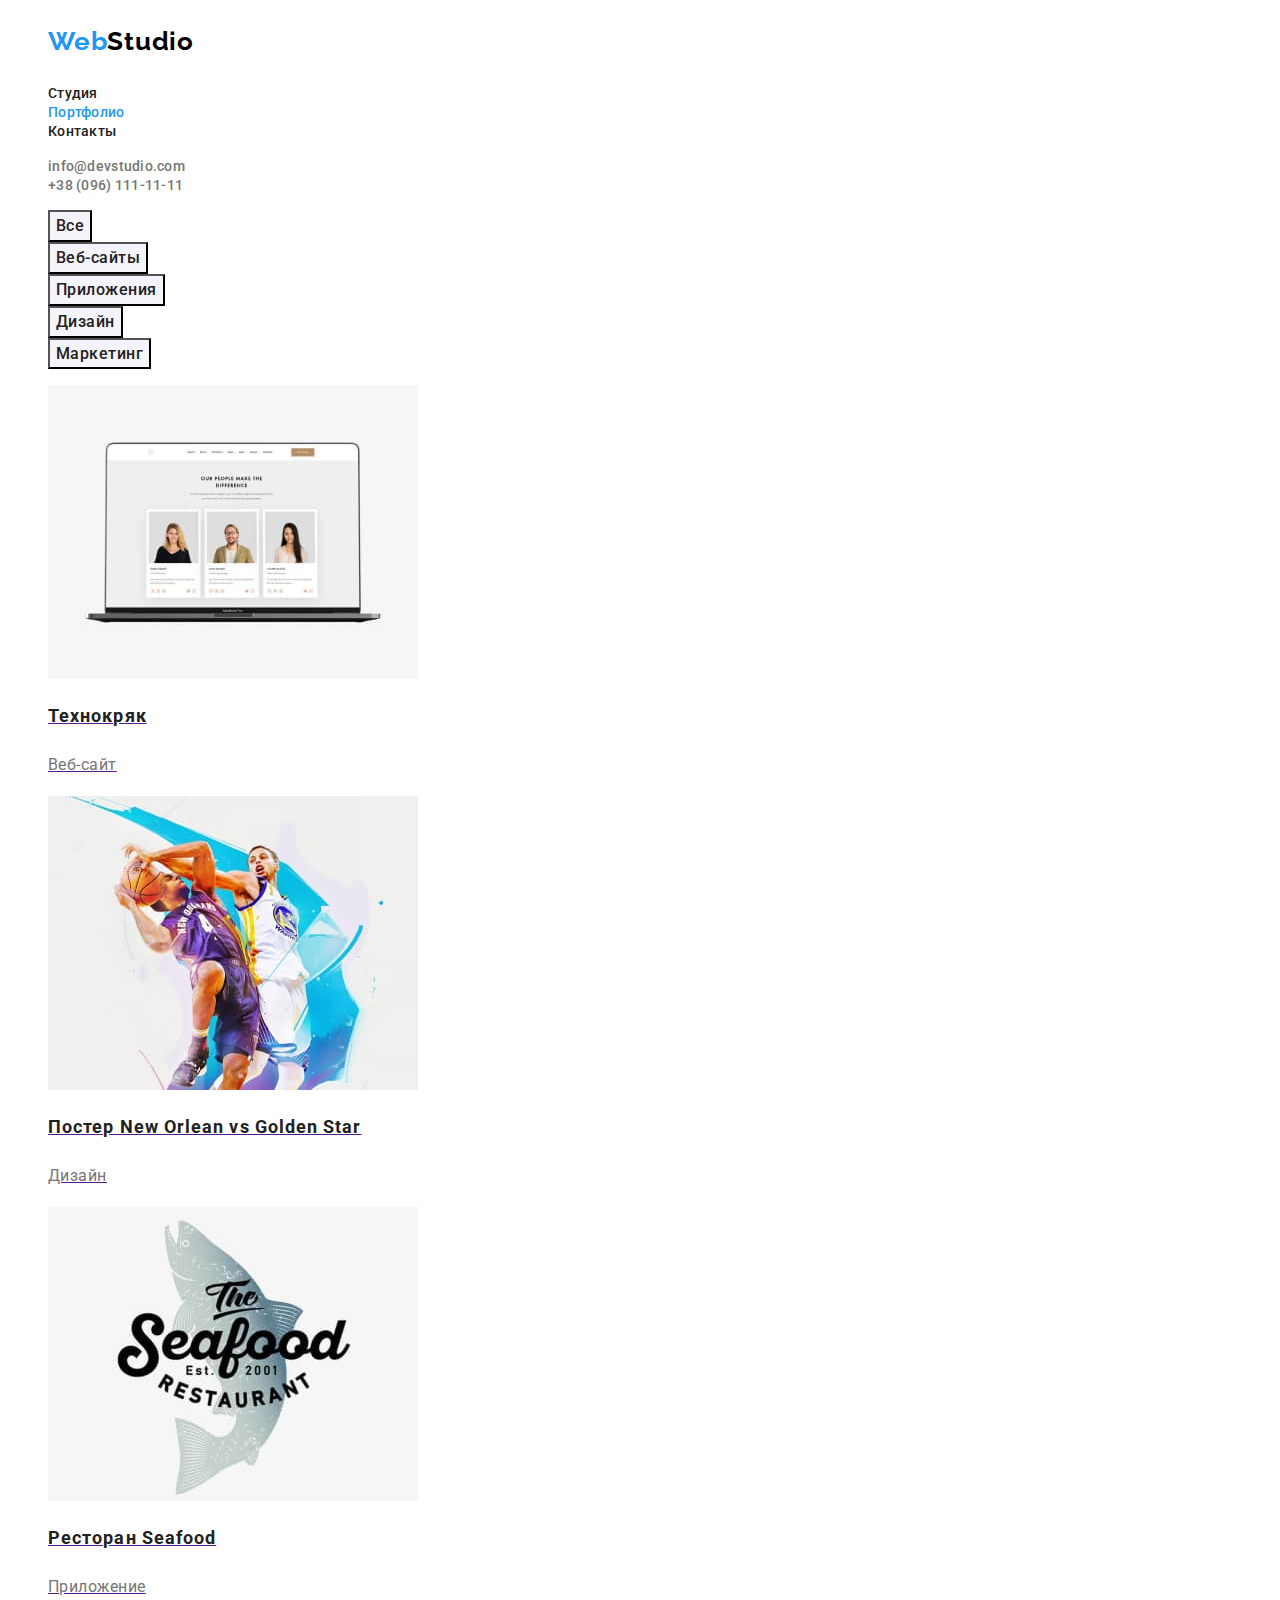
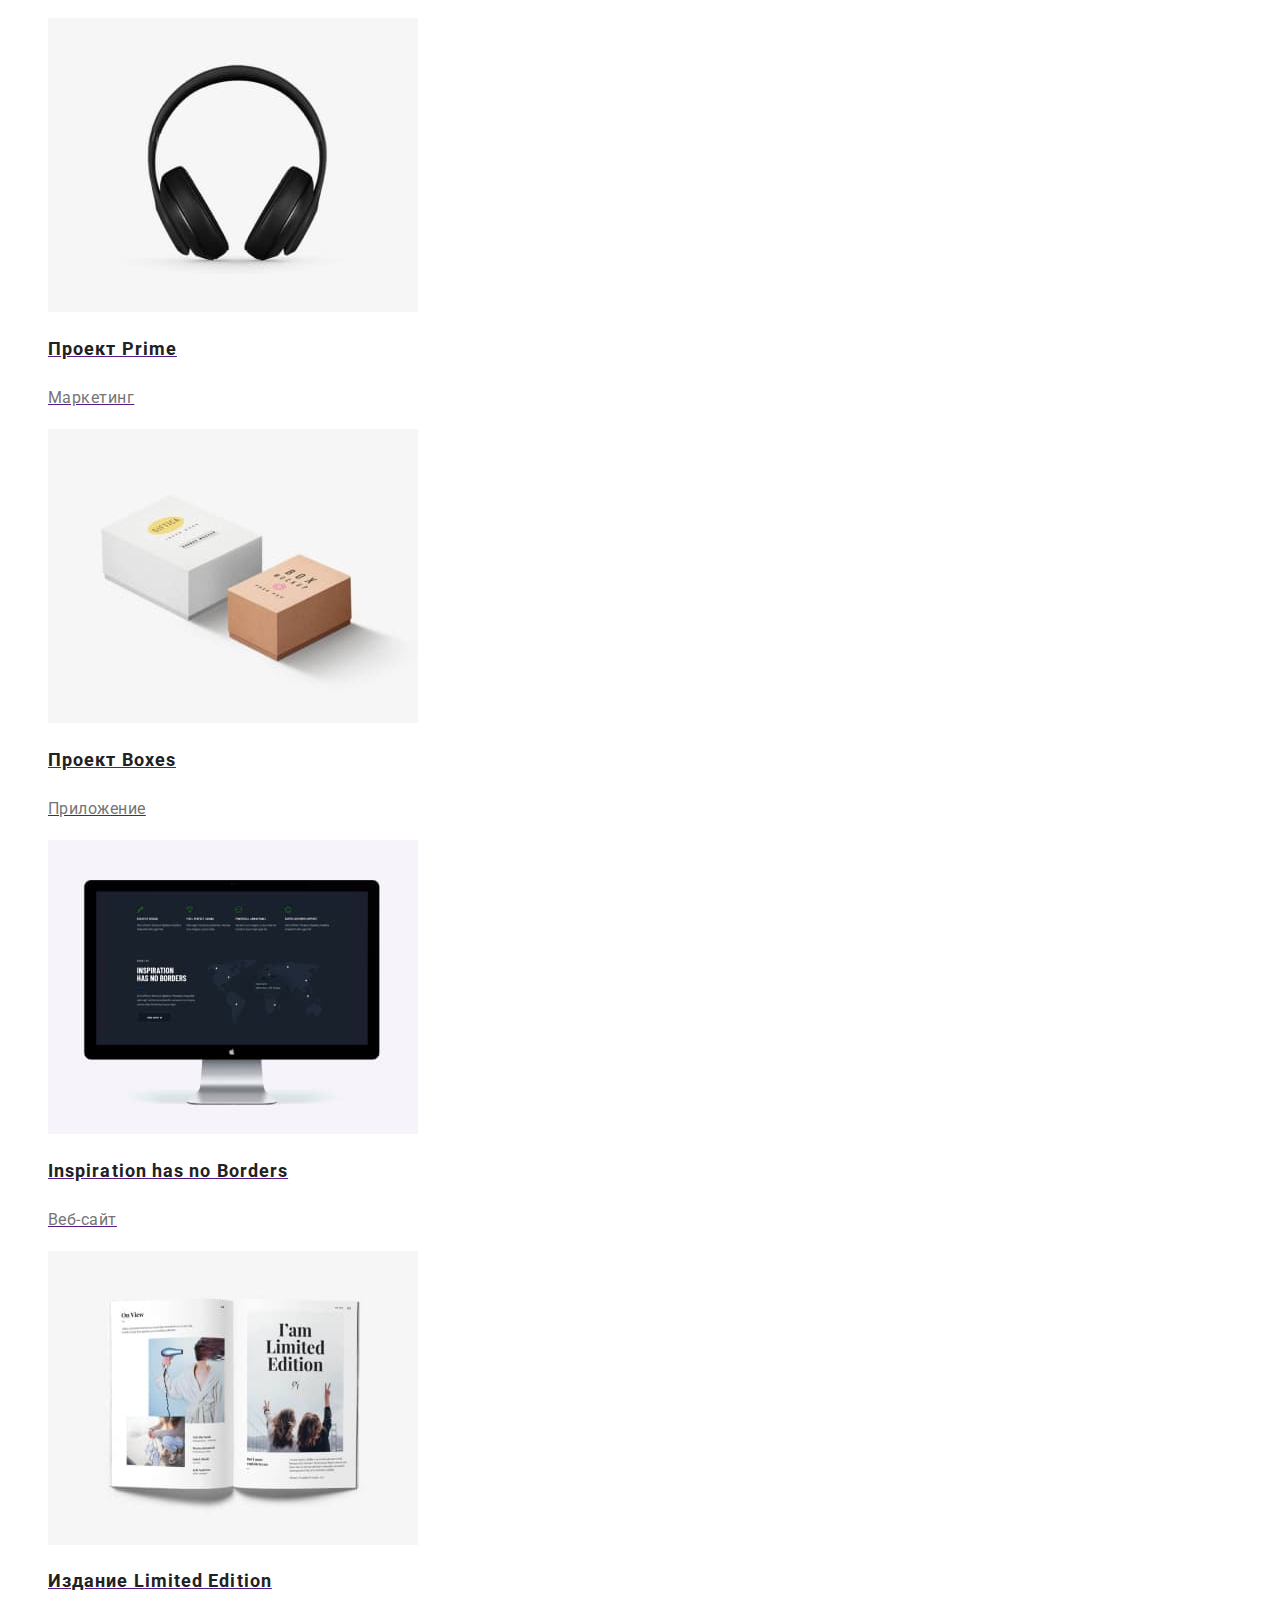
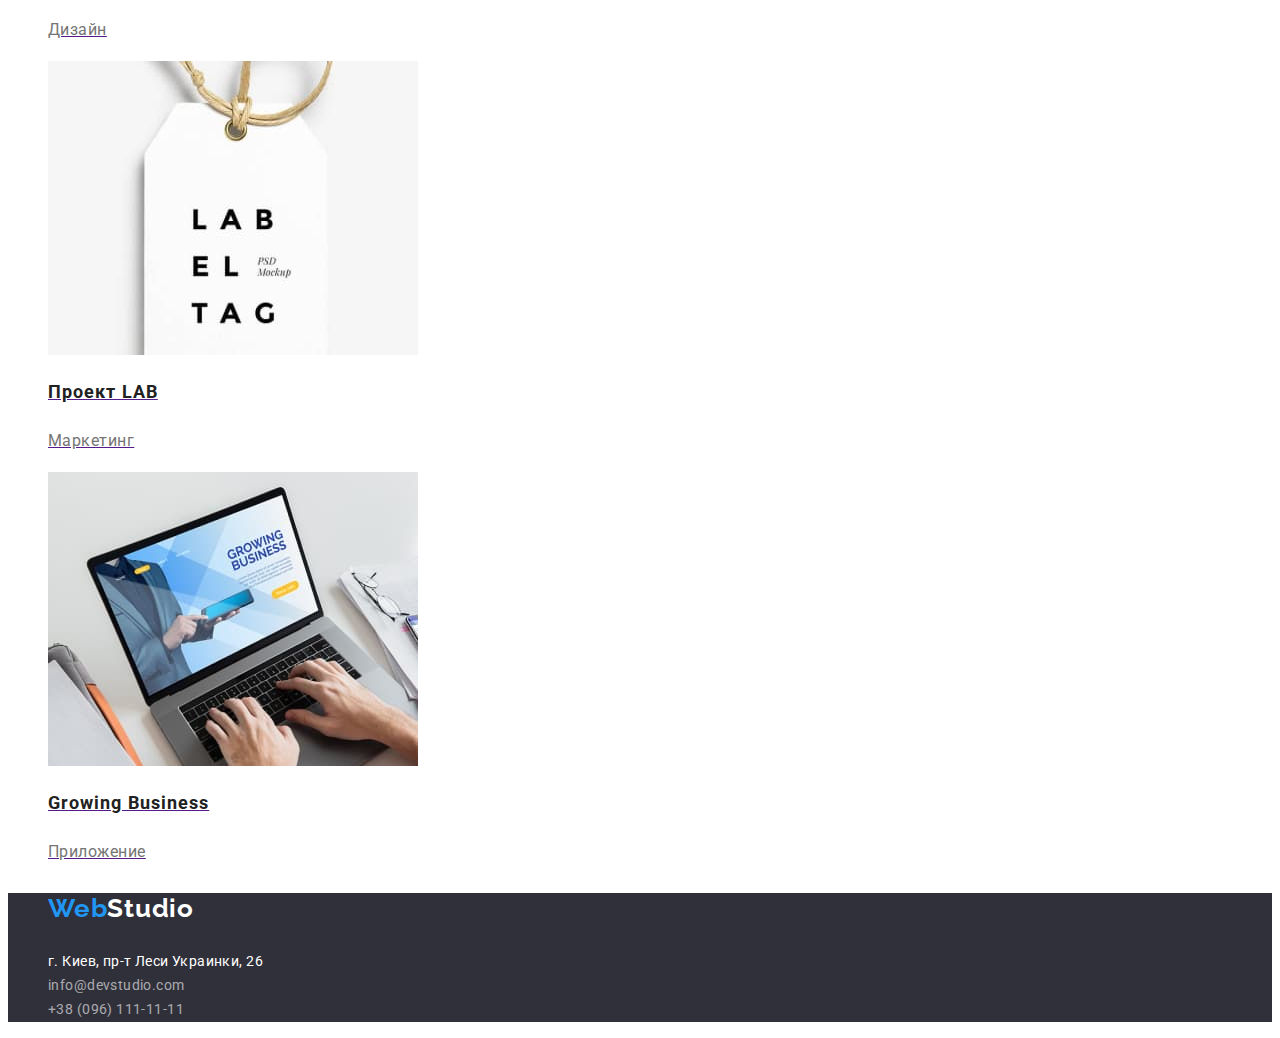
==== portfolio.html @ 6b68924d "добавил файлы" ====
<!DOCTYPE html>
<html lang="ru">
<head>
    <meta charset="UTF-8">
    <meta http-equiv="X-UA-Compatible" content="IE=edge">
    <meta name="viewport" content="width=device-width, initial-scale=1.0">
    <title>Portfolio</title>
<link rel="preconnect" href="https://fonts.gstatic.com">
<link href="https://fonts.googleapis.com/css2?family=Raleway:wght@700&family=Roboto:wght@400;500;700;900&display=swap"
    rel="stylesheet">
    <link rel="stylesheet" href="./css/styles.css">
</head>
<body>
    <!--Секция главной навигации-->
    <header class="page-header">
        <nav class="navigation">
            <ul class="logo-text lst">
                <li class="logo-text-item">
                    <a class="logo-link link" href="./index.html">Web<span class="logo-studio-link">Studio</span> </a>
                </li>
            </ul>
    
            <ul class="site-nav-list lst">
                <li class="site-nav-item">
                    <a class="nav-link link" href="./index.html">Студия</a>
                </li>
                <li class="site-nav-item">
                    <a class="nav-link current  link" href="./portfolio.html">Портфолио</a>
                </li>
                <li class="site-nav-item">
                    <a class="nav-link link" href="">Контакты</a>
                </li>
            </ul>
        </nav>
        <!--Контакты-->
        <ul class="contacts-list lst">
            <li class="contacts-item link">
                <a class="contacts-link" href="mailto:nfo@devstudio.com">info@devstudio.com</a>
            </li>
            <li class="contacts-item">
                <a class="contacts-link link" href="tel:+380961111111">+38 (096) 111-11-11</a>
            </li>
        </ul>
    </header>
    <!--Проекты-->
    <main class="main-content-portfolio">
        <!--Меню проектов-->
        <section class="section">
        <h1 class="visually-hidden">Нашы проекты</h1>
        <ul class="menu-list lst">
            <li class="menu-list-item">
                <button class="menu-button" type="button" >Все</button>
            </li>
            <li class="menu-list-item">
                    <button class="menu-button" type="button">Веб-сайты</button>
            </li>
            <li class="menu-list-item">
                    <button class="menu-button" type="button">Приложения</button>
            </li>
            <li class="menu-list-item">
                    <button class="menu-button" type="button">Дизайн</button>
            </li>
            <li class="menu-list-item">
                    <button class="menu-button" type="button">Маркетинг</button>
            </li>
        </ul>
        <!--Фото проектов-->
            <ul class="photo-list lst">
                <li class="photo-list-item">
        <a href="">
        <img src="./images/portfolio/1.jpg" alt="изображение ноутбука" width="370" height="294">
        <h2 class="title">Технокряк</h2>
        <p class="description">Веб-сайт</p>
        </a>
    </li>
    <li class="photo-list-item">
        <a href="">
        <img src="./images/portfolio/2.jpg" alt="два человека играют в баскетбол" width="370" height="294">
        <h2 class="title">Постер New Orlean vs Golden Star</h2>
        <p class="description">Дизайн</p>
        </a>
    </li>
    <li class="photo-list-item">
        <a href="">
        <img src="./images/portfolio/3.jpg" alt="изображение рыбы" width="370" height="294">
        <h2 class="title">Ресторан Seafood</h2>
        <p class="description">Приложение</p>
        </a>
    </li>
    <li class="photo-list-item">
        <a href="">
        <img src="./images/portfolio/4.jpg" alt="изображение наушников" width="370" height="294">
        <h2 class="title">Проект Prime</h2>
        <p class="description">Маркетинг</p>
        </a>
    </li>
    <li class="photo-list-item">
        <a href="">
        <img src="./images/portfolio/5.jpg" alt="изображение картонных коробок" width="370" height="294">
        <h2 class="title">Проект Boxes</h2>
        <p class="description">Приложение</p>
        </a>
    </li>
    <li class="photo-list-item">
        <a href="">
        <img src="./images/portfolio/6.jpg" alt="изображение мониора с информацией" width="370" height="294">
        <h2 class="title">Inspiration has no Borders</h2>
        <p class="description">Веб-сайт</p>
        </a>
    </li>
    <li class="photo-list-item">
        <a href="">
        <img src="./images/portfolio/7.jpg" alt="изображение книги" width="370" height="294">
        <h2 class="title">Издание Limited Edition</h2>
        <p class="description">Дизайн</p>
        </a>
    </li>
    <li class="photo-list-item">
        <a href="">
        <img src="./images/portfolio/8.jpg" alt="изображение брилка" width="370" height="294">
        <h2 class="title">Проект LAB</h2>
        <p class="description">Маркетинг</p>
        </a>
    </li>
    <li class="photo-list-item">
        <a href="">
        <img src="./images/portfolio/9.jpg" alt="изображение человека работающего за ноутбуком" width="370" height="294">
        <h2 class="title">Growing Business</h2>
        <p class="description">Приложение</p>
        </a>
    </li>
    </ul>
        </section>
        </main>
    <!--Футер-->
<footer class="footer">
    <ul class="logo-text-futer lst">
        <li class=logo-text-futer-item>
            <a class="logo-link-fut link" href="./index.html">Web<span class="logo-studio-link-fut">Studio</span> </a>
        </li>
    </ul>
    <address class="adres">
        <ul class="adres-list lst">
            <li class="adres-list-item">
                <a class="link-adres link" href="https://goo.gl/maps/czCwbcnYRgwCp2mf7" target="_blank"
                    rel="noopener noreferrer">г. Киев, пр-т Леси Украинки, 26</a>
            </li>
            <li class="adres-list-item">
                <a class="adres-link link" href="mailto:nfo@devstudio.com">info@devstudio.com</a>
            </li>
            <li class="adres-list-item">
                <a class="adres-link link" href="tel:+380961111111">+38 (096) 111-11-11</a>
            </li>
        </ul>
    </address>
</footer>
</body>
</html>
---- css/styles.css ----
/*палитра*/
/*цвет основного текста color: #212121*/
/*цвет текста параграфов color: #757575 *
/*цвет ефекта наведения color: #2196F3*/
/*цвет h1- color: #FFFFFF*/
/*цвет навигации background: #FFFFFF*/
/*цвет hero+footer background: #2F303A*/
/*цвет  наша команда background: #F5F4FA*/
/*цв.кнопок меню портф.background: #F5F4FA*/
/*шрифты*/
/*основной шрифт Roboto*/
/* шрифт logo- Raleway*/
/*===========WebStudio============*/
:root{
    --main-font:'Roboto',sans-serif;
    --secondery-font:'Raleway', sans-serif;
    --primary-text-color:#212121;
    --primary-description-color:#757575;
     --akcent-color:#2196F3;
    --section-color:#E5E5E5;
    --primary-navigation-color:#FFFFFF;
    --background-color-section:#F5F4FA;
     --hero-background-color:#2F303A;
     --adres-color:rgba(255, 255, 255, 0.6);
     --logo-studio-link-color:#000000;
}
.lst{
    list-style: none;
}
.link{
    text-decoration: none;
}
body{
    font-family: var(--main-font);
    color:var(--primary-text-color)
}
.visually-hidden{
      position: absolute;
  width: 1px;
  height: 1px;
  margin: -1px;
  border: 0;
  padding: 0;
  
  white-space: nowrap;
  clip-path: inset(100%);
  clip: rect(0 0 0 0);
  overflow: hidden;
}

/*Секция главной навигации*/

.page-header{
    background-color: var(--primary-navigation-color);
}
.logo-text{
font-family: var(--secondery-font);
font-weight: 700;
font-size: 26px;
line-height: 1.19;
letter-spacing: 0.03em;
}
.logo-link{
    color: var(--akcent-color);
}
.logo-studio-link{
    color: var(--logo-studio-link-color); 
}

.site-nav-list .nav-link{
font-weight: 500;
font-size: 14px;
line-height: 1.14;
letter-spacing: 0.02em;

color: var(--primary-text-color);
}
.site-nav-list .nav-link.current{
     color: var(--akcent-color);
}

.nav-link:hover,
.nav-link:focus{
    color: var(--akcent-color);
}
/*Контакты*/
.contacts-list a{
font-weight: 500;
font-size: 14px;
line-height: 1.14;
letter-spacing: 0.02em;
text-decoration: none;
color:var(--primary-description-color);
}
.contacts-item a:hover,
.contacts-item a:focus{
    color: var(--akcent-color);
}

/*Секция заказа услуги*/
.hero{
    background-color: var(--hero-background-color);
}
.hero-title{
font-weight: 900;
font-size: 44px;
line-height: 1.36;
letter-spacing: 0.06em;
text-transform: uppercase;

color: var(--primary-navigation-color);
}
.hero-button{
font-family: inherit;
font-weight: 700;
font-size: 16px;
line-height: 1.87;
display: flex;
align-items: center;
text-align: center;
letter-spacing: 0.06em;

color: var(--primary-navigation-color);
background-color: var(--akcent-color);
}
/*Секция навыков*/
.section-list .title{
font-weight: 700;
font-size: 14px;
line-height: 1.14;
letter-spacing: 0.03em;
text-transform: uppercase;

color: var(--primary-text-color);
}
.section-list .description{
font-weight: 400;
font-size: 14px;
line-height: 1.71;
letter-spacing: 0.03em;

color: var(--primary-description-color);
}
/*Секция услуг*/
.section-title{
font-weight: 700;
font-size: 36px;
line-height: 1.16;
letter-spacing: 0.03em;

color: var(--primary-text-color);

}
/*Секция команда*/
.section-team{
    background-color: var(--background-color-team);
}
.team-list .title{
font-weight: 500;
font-size: 16px;
line-height: 1.18;
letter-spacing: 0.03em;

color: var(--primary-text-color);
}
.team-list .description{
font-weight: 400;
font-size: 16px;
line-height: 1.18;
letter-spacing: 0.03em;

color: var(--primary-description-color);
}
/*Футер*/
.footer{
    background-color: #2F303A;
}
.logo-text-futer{
font-family: var(--secondery-font);
font-weight: 700;
font-size: 26px;
line-height: 1.19;
letter-spacing: 0.03em;
}
.logo-link-fut{
    color: var(--akcent-color);
}
.logo-studio-link-fut{
color:var(--primary-navigation-color)
}
.adres-list .link-adres{
font-weight: 400;
font-size: 14px;
line-height: 1.71;
font-style: normal;
letter-spacing: 0.03em;

color: var(--primary-navigation-color);
}
.link-adres:hover,
.link-adres:focus{
    color:var(--akcent-color);
}
.adres-list .adres-link{
font-weight: 400;
font-size: 14px;
line-height: 1.71;
letter-spacing: 0.03em;
font-style: normal;
color: var(--adres-color);
}
.adres-link:hover,
.adres-link:focus{
    color:var(--akcent-color);
}
/*=============Portfolio=================*/
.menu-list .menu-button{
font-family: inherit;
font-weight: 500;
font-size: 16px;
line-height: 1.62;
text-align: center;
letter-spacing: 0.03em;

color: var(--primary-text-color);
background-color: var(--background-color-section);
}
.menu-button:hover,
.menu-button:focus{
    color: var(--primary-navigation-color);
    background-color: var(--akcent-color);
}
.menu-button{
    cursor: pointer;
}
.photo-list .title{
font-weight: 700;
font-size: 18px;
line-height: 2;
letter-spacing: 0.06em;
color: var(--primary-text-color);
}
.photo-list .description{
font-weight: 400;
font-size: 16px;
line-height: 1.87;
letter-spacing: 0.03em;
color: var(--primary-description-color);
}
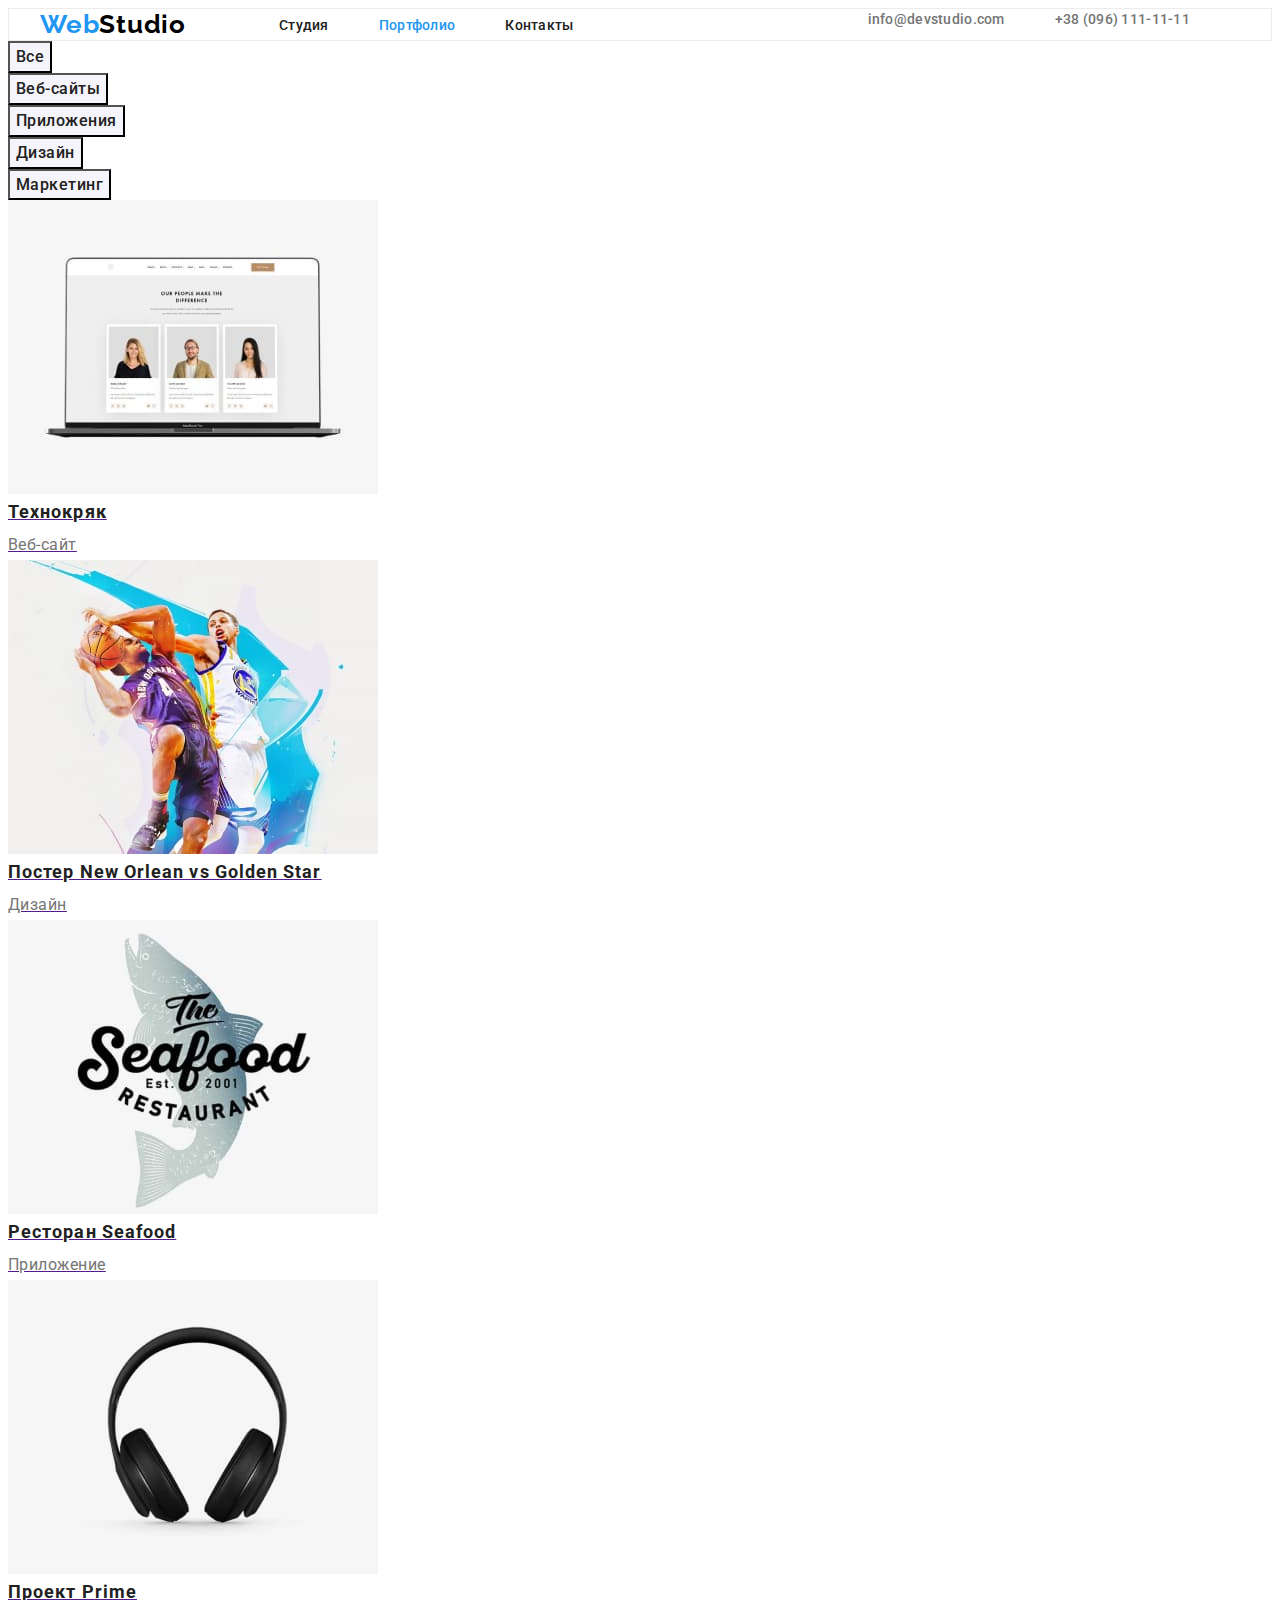
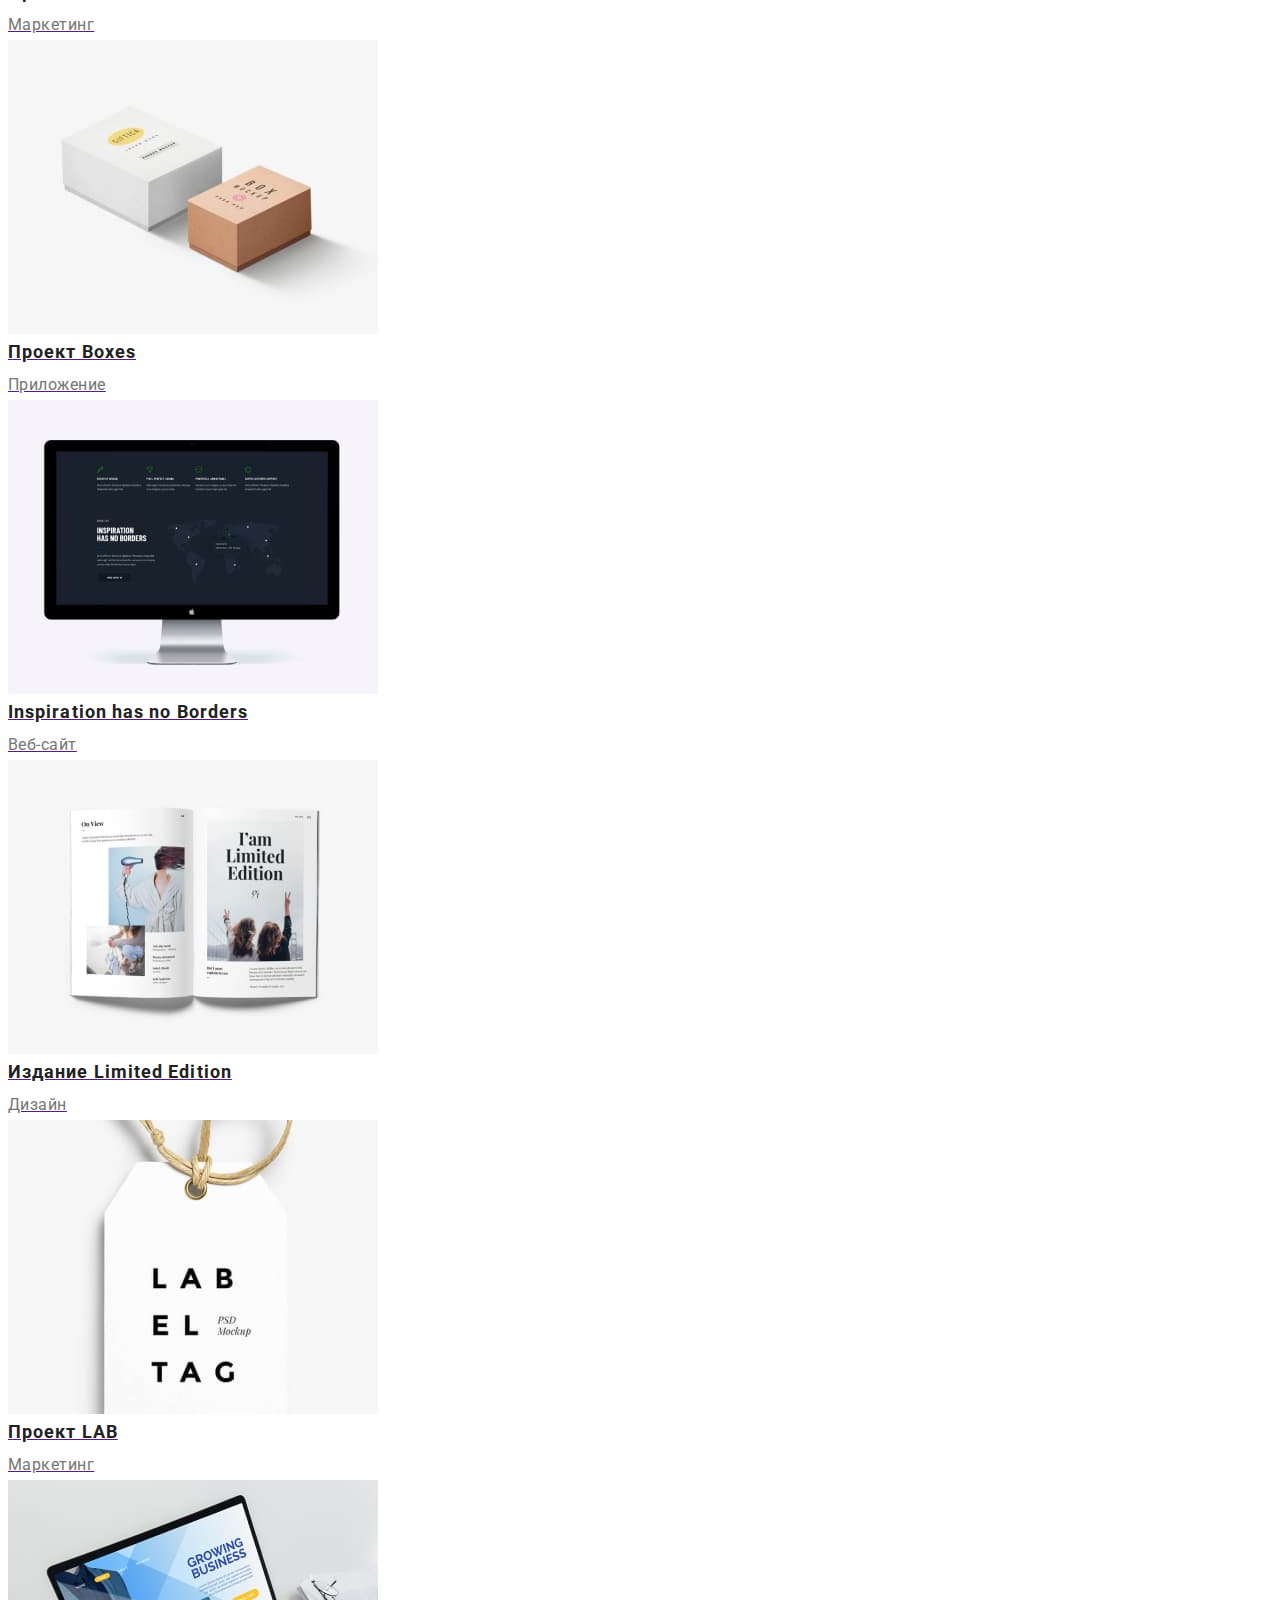
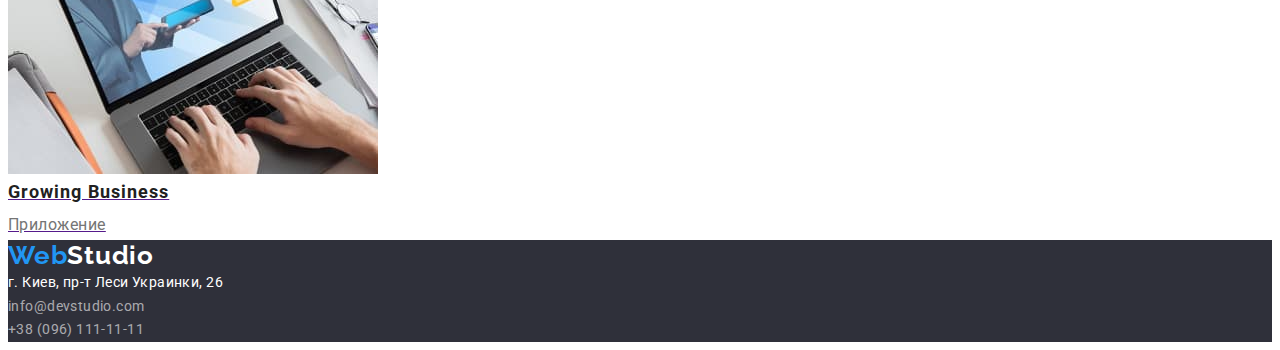
==== commit a5b17d00: "Разметил header" ====
--- a/portfolio.html
+++ b/portfolio.html
@@ -8,11 +8,15 @@
 <link rel="preconnect" href="https://fonts.gstatic.com">
 <link href="https://fonts.googleapis.com/css2?family=Raleway:wght@700&family=Roboto:wght@400;500;700;900&display=swap"
     rel="stylesheet">
+    <link rel="stylesheet" href="https://cdnjs.cloudflare.com/ajax/libs/modern-normalize/1.0.0/modern-normalize.min.css"
+        integrity="sha512-ISS7cAi1PEhQ8jnbJpJZMd29NlhNj4AWYyLOSp2CE/CsHxTCu+r+t0D2yoJudVrd0/8fTVPUVDzY5Tvli75u/g=="
+        crossorigin="anonymous" />
     <link rel="stylesheet" href="./css/styles.css">
 </head>
 <body>
     <!--Секция главной навигации-->
-    <header class="page-header">
+    <header class="page-header ">
+        <div class="conteiner header-conteiner">
         <nav class="navigation">
             <ul class="logo-text lst">
                 <li class="logo-text-item">
@@ -41,6 +45,7 @@
                 <a class="contacts-link link" href="tel:+380961111111">+38 (096) 111-11-11</a>
             </li>
         </ul>
+        </div>
     </header>
     <!--Проекты-->
     <main class="main-content-portfolio">
--- a/css/styles.css
+++ b/css/styles.css
@@ -23,6 +23,26 @@
      --hero-background-color:#2F303A;
      --adres-color:rgba(255, 255, 255, 0.6);
      --logo-studio-link-color:#000000;
+     --border-color:#ECECEC;
+}
+h1,
+h2,
+h3,
+h4,
+h5,
+h6,
+p{
+    margin-top: 0;
+    margin-bottom: 0;
+}
+ul,
+ol{
+    margin-top: 0;
+    margin-bottom: 0;
+    padding-left: 0;
+}
+img{
+    display: block;
 }
 .lst{
     list-style: none;
@@ -30,6 +50,8 @@
 .link{
     text-decoration: none;
 }
+
+
 body{
     font-family: var(--main-font);
     color:var(--primary-text-color)
@@ -52,6 +74,21 @@
 
 .page-header{
     background-color: var(--primary-navigation-color);
+    border: 1px solid var(--border-color);
+}
+.conteiner{
+    width: 1200px;
+    padding-left: 15px;
+    padding-right: 15px;
+    margin-left: auto;
+    margin-right: auto;
+}
+.header-conteiner{
+    display: flex;
+}
+.navigation{
+    display: flex;
+    align-items: center;
 }
 .logo-text{
 font-family: var(--secondery-font);
@@ -62,17 +99,22 @@
 }
 .logo-link{
     color: var(--akcent-color);
+    margin-right: 93px;
 }
 .logo-studio-link{
     color: var(--logo-studio-link-color); 
 }
-
+.site-nav-list{
+    display: flex;
+}
+.site-nav-item:not(:last-child){
+    margin-right: 50px;
+}
 .site-nav-list .nav-link{
 font-weight: 500;
 font-size: 14px;
 line-height: 1.14;
 letter-spacing: 0.02em;
-
 color: var(--primary-text-color);
 }
 .site-nav-list .nav-link.current{
@@ -84,6 +126,13 @@
     color: var(--akcent-color);
 }
 /*Контакты*/
+.contacts-list{
+    display: flex;
+    margin-left: auto;
+}
+.contacts-link{
+    margin-right: 50px;
+}
 .contacts-list a{
 font-weight: 500;
 font-size: 14px;
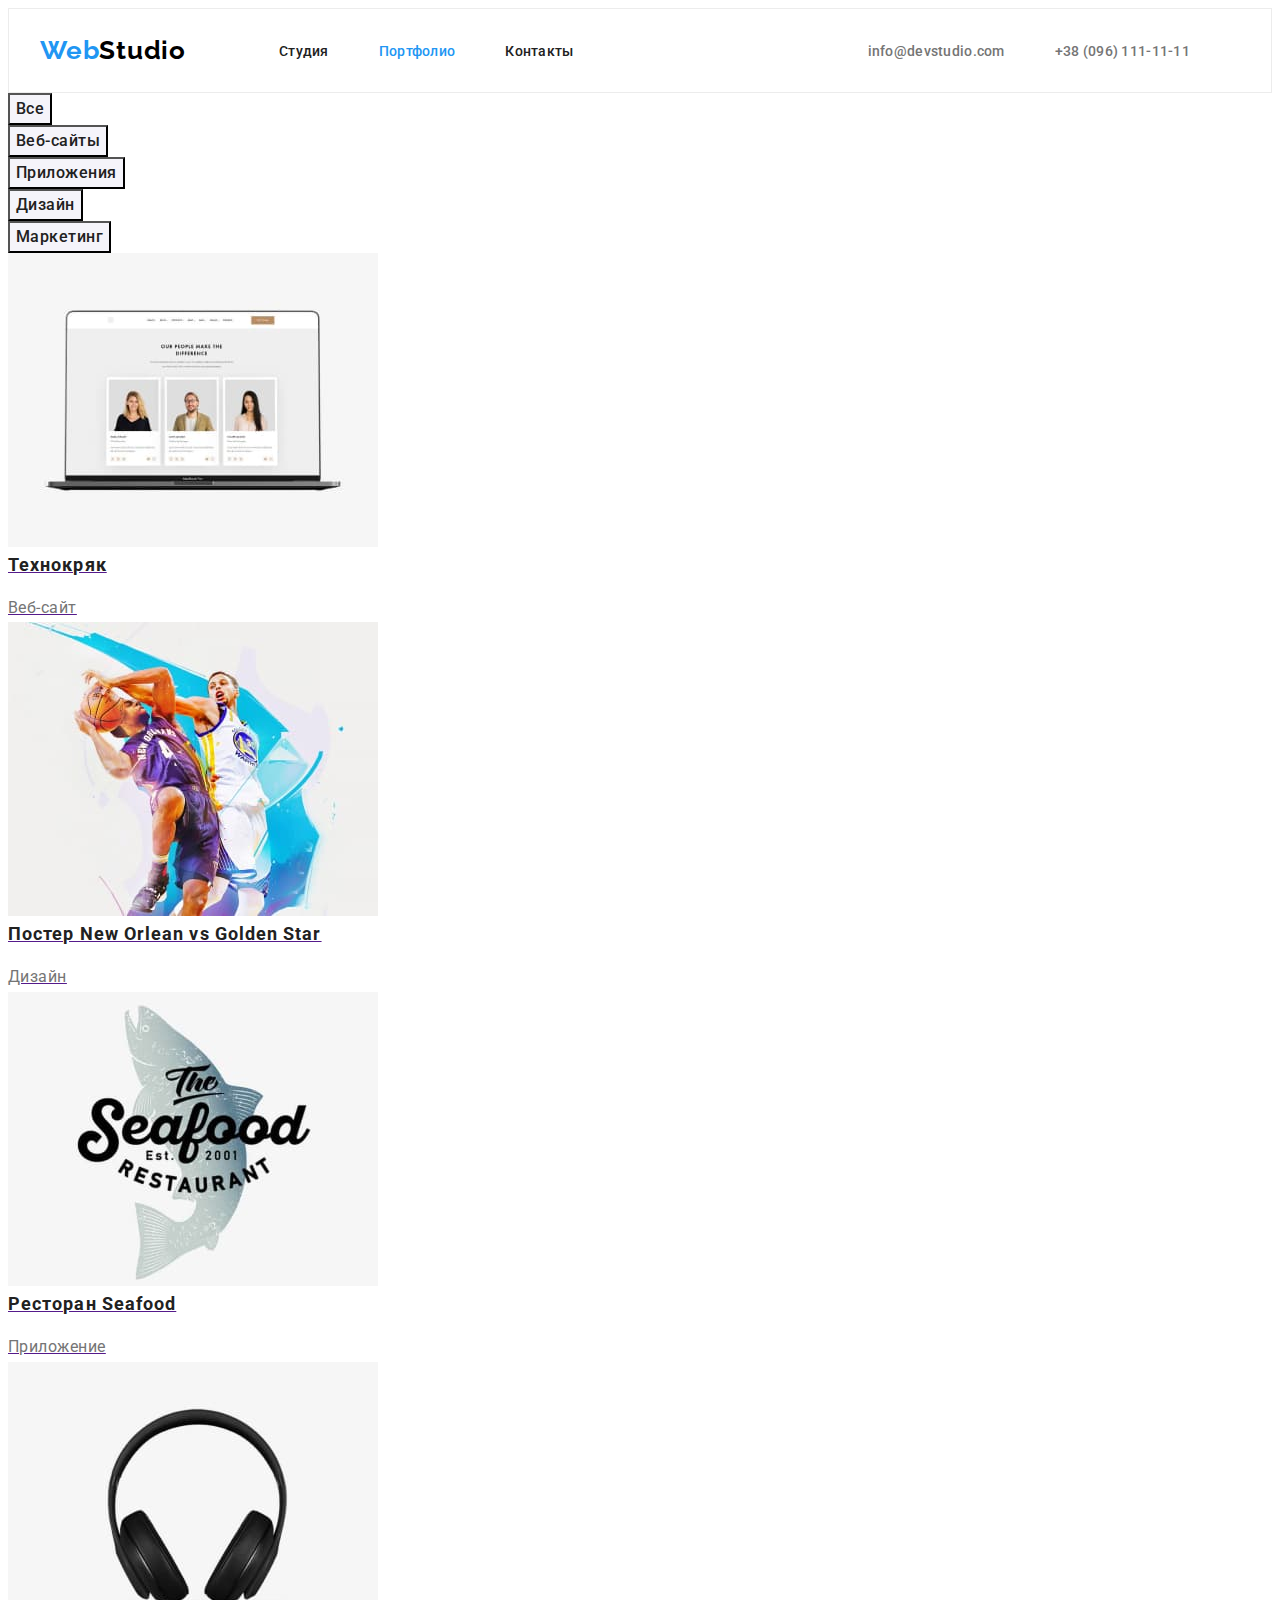
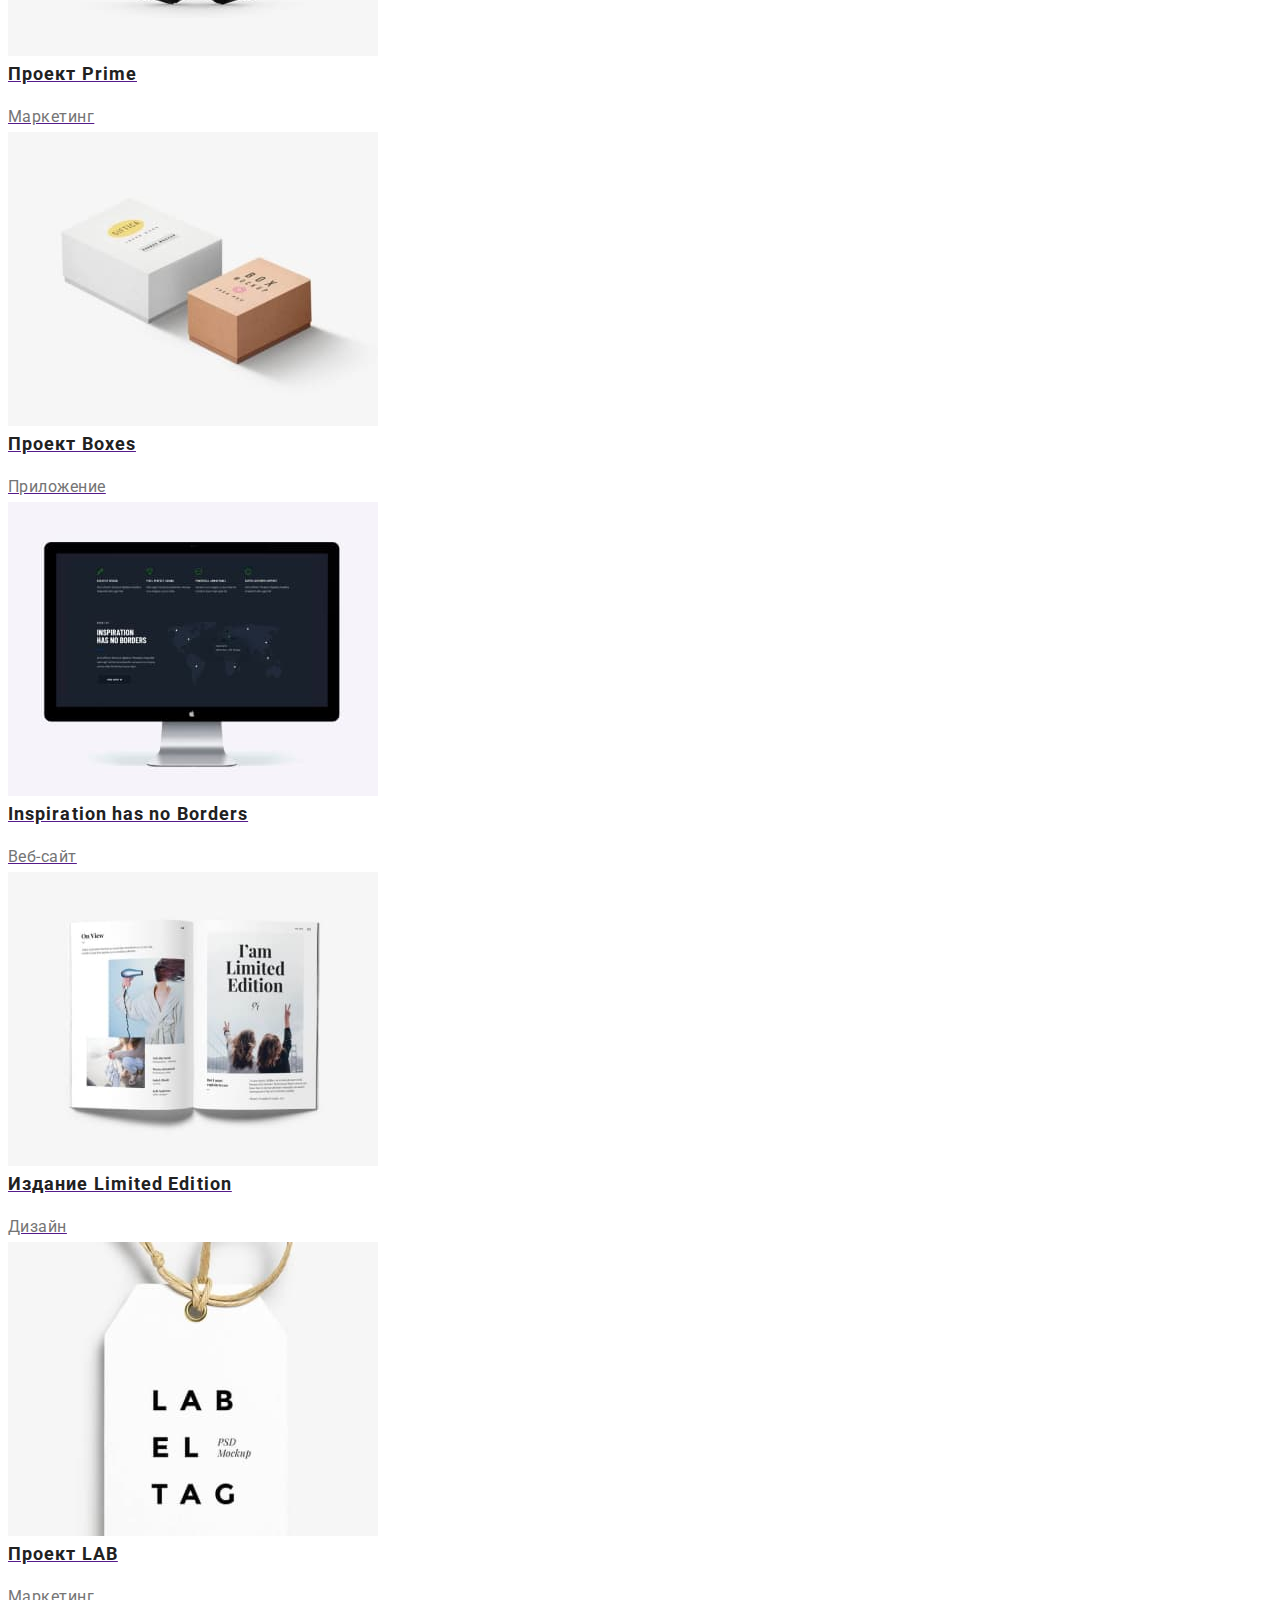
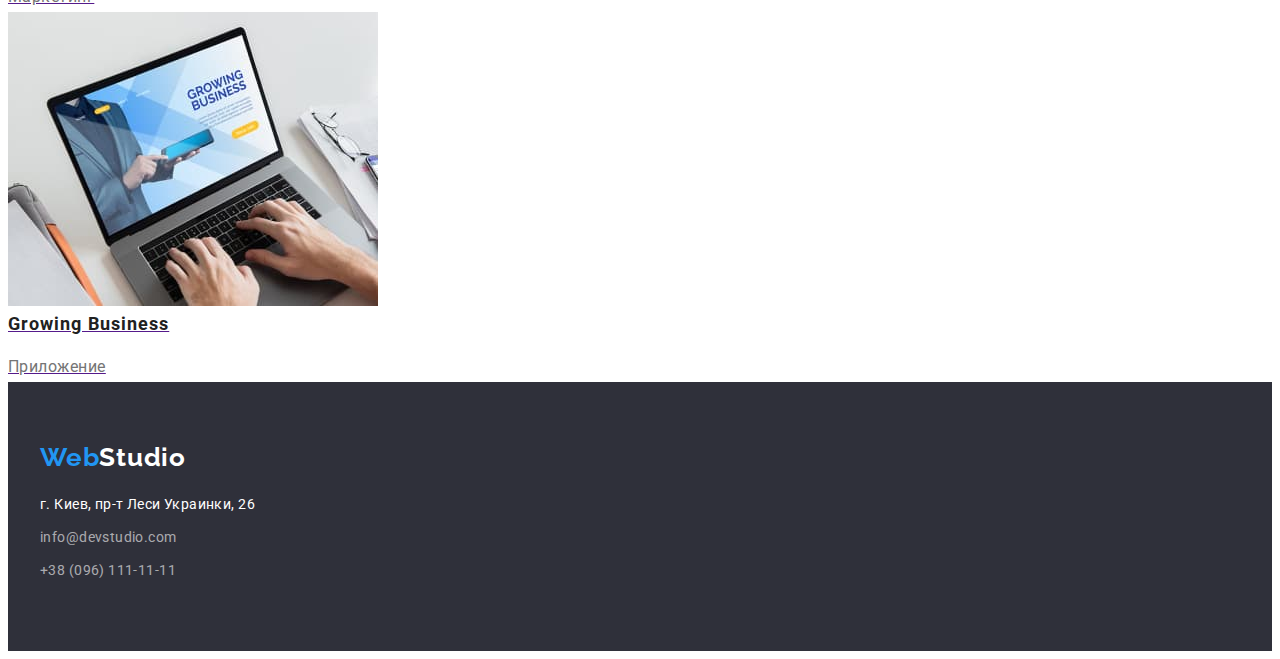
==== commit 4ba723c7: "закончил разметку студия" ====
--- a/portfolio.html
+++ b/portfolio.html
@@ -15,21 +15,20 @@
 </head>
 <body>
     <!--Секция главной навигации-->
-    <header class="page-header ">
-        <div class="conteiner header-conteiner">
+<header class="page-header">
+    <div class="container header-container">
         <nav class="navigation">
             <ul class="logo-text lst">
                 <li class="logo-text-item">
                     <a class="logo-link link" href="./index.html">Web<span class="logo-studio-link">Studio</span> </a>
                 </li>
             </ul>
-    
             <ul class="site-nav-list lst">
                 <li class="site-nav-item">
                     <a class="nav-link link" href="./index.html">Студия</a>
                 </li>
                 <li class="site-nav-item">
-                    <a class="nav-link current  link" href="./portfolio.html">Портфолио</a>
+                    <a class="nav-link current link" href="./portfolio.html">Портфолио</a>
                 </li>
                 <li class="site-nav-item">
                     <a class="nav-link link" href="">Контакты</a>
@@ -39,14 +38,14 @@
         <!--Контакты-->
         <ul class="contacts-list lst">
             <li class="contacts-item link">
-                <a class="contacts-link" href="mailto:nfo@devstudio.com">info@devstudio.com</a>
+                <a class="contacts-link link" href="mailto:nfo@devstudio.com">info@devstudio.com</a>
             </li>
             <li class="contacts-item">
                 <a class="contacts-link link" href="tel:+380961111111">+38 (096) 111-11-11</a>
             </li>
         </ul>
-        </div>
-    </header>
+    </div>
+</header>
     <!--Проекты-->
     <main class="main-content-portfolio">
         <!--Меню проектов-->
@@ -139,24 +138,27 @@
         </main>
     <!--Футер-->
 <footer class="footer">
-    <ul class="logo-text-futer lst">
-        <li class=logo-text-futer-item>
-            <a class="logo-link-fut link" href="./index.html">Web<span class="logo-studio-link-fut">Studio</span> </a>
-        </li>
-    </ul>
-    <address class="adres">
-        <ul class="adres-list lst">
-            <li class="adres-list-item">
-                <a class="link-adres link" href="https://goo.gl/maps/czCwbcnYRgwCp2mf7" target="_blank"
-                    rel="noopener noreferrer">г. Киев, пр-т Леси Украинки, 26</a>
-            </li>
-            <li class="adres-list-item">
-                <a class="adres-link link" href="mailto:nfo@devstudio.com">info@devstudio.com</a>
-            </li>
-            <li class="adres-list-item">
-                <a class="adres-link link" href="tel:+380961111111">+38 (096) 111-11-11</a>
+    <div class="container footer-container">
+        <ul class="logo-text-futer lst">
+            <li class=logo-text-futer-item>
+                <a class="logo-link-fut link" href="./index.html">Web<span class="logo-studio-link-fut">Studio</span>
+                </a>
             </li>
         </ul>
+        <address class="adres">
+            <ul class="adres-list lst">
+                <li class="adres-list-item">
+                    <a class="link-adres link" href="https://goo.gl/maps/czCwbcnYRgwCp2mf7" target="_blank"
+                        rel="noopener noreferrer">г. Киев, пр-т Леси Украинки, 26</a>
+                </li>
+                <li class="adres-list-item">
+                    <a class="adres-link link" href="mailto:nfo@devstudio.com">info@devstudio.com</a>
+                </li>
+                <li class="adres-list-item">
+                    <a class="adres-link link" href="tel:+380961111111">+38 (096) 111-11-11</a>
+                </li>
+            </ul>
+    </div>
     </address>
 </footer>
 </body>
--- a/css/styles.css
+++ b/css/styles.css
@@ -76,14 +76,17 @@
     background-color: var(--primary-navigation-color);
     border: 1px solid var(--border-color);
 }
-.conteiner{
+.container{
     width: 1200px;
     padding-left: 15px;
     padding-right: 15px;
     margin-left: auto;
     margin-right: auto;
 }
-.header-conteiner{
+.description{
+    margin-top: 10px;
+}
+.header-container{
     display: flex;
 }
 .navigation{
@@ -96,6 +99,8 @@
 font-size: 26px;
 line-height: 1.19;
 letter-spacing: 0.03em;
+padding-top: 24px;
+padding-bottom: 25px;
 }
 .logo-link{
     color: var(--akcent-color);
@@ -106,6 +111,8 @@
 }
 .site-nav-list{
     display: flex;
+    padding-top: 32px;
+    padding-bottom: 32px;
 }
 .site-nav-item:not(:last-child){
     margin-right: 50px;
@@ -129,6 +136,8 @@
 .contacts-list{
     display: flex;
     margin-left: auto;
+    padding-top: 32px;
+    padding-bottom: 32px;
 }
 .contacts-link{
     margin-right: 50px;
@@ -147,6 +156,11 @@
 }
 
 /*Секция заказа услуги*/
+.hero-container{
+   padding-top: 200px;
+   padding-bottom: 280px;
+   text-align: center;
+}
 .hero{
     background-color: var(--hero-background-color);
 }
@@ -156,6 +170,7 @@
 line-height: 1.36;
 letter-spacing: 0.06em;
 text-transform: uppercase;
+padding-bottom: 30px;
 
 color: var(--primary-navigation-color);
 }
@@ -164,15 +179,27 @@
 font-weight: 700;
 font-size: 16px;
 line-height: 1.87;
-display: flex;
 align-items: center;
 text-align: center;
 letter-spacing: 0.06em;
+border: 1px solid #2196F3;
+border-radius: 4px;
+box-shadow: 0px 4px 4px rgba(0, 0, 0, 0.15);
+padding: 10px 32px;
 
 color: var(--primary-navigation-color);
 background-color: var(--akcent-color);
 }
 /*Секция навыков*/
+.skills-container{
+    padding-top: 94px;
+}
+.section-list{
+    display: flex;
+}
+.section-item:not(:last-child){
+    margin-right: 30px;
+}
 .section-list .title{
 font-weight: 700;
 font-size: 14px;
@@ -191,18 +218,39 @@
 color: var(--primary-description-color);
 }
 /*Секция услуг*/
+.services-container{
+    padding-top: 94px;
+}
+.services-list{
+    display: flex;
+}
+.services-list-item:not(:last-child){
+    margin-right: 30px;
+    padding-bottom: 94px;
+}
 .section-title{
 font-weight: 700;
 font-size: 36px;
 line-height: 1.16;
 letter-spacing: 0.03em;
-
+margin-bottom: 50px;
+text-align: center;
 color: var(--primary-text-color);
 
 }
 /*Секция команда*/
+.team-container{
+    padding-top: 94px;
+}
 .section-team{
-    background-color: var(--background-color-team);
+    background-color: var(--background-color-section);
+}
+.team-list{
+    display: flex;
+}
+.team-list-item:not(:last-child){
+    margin-right: 30px;
+    padding-bottom: 94px;
 }
 .team-list .title{
 font-weight: 500;
@@ -221,6 +269,10 @@
 color: var(--primary-description-color);
 }
 /*Футер*/
+.footer-container{
+    padding-bottom: 60px;
+    padding-top: 60px;
+}
 .footer{
     background-color: #2F303A;
 }
@@ -230,6 +282,7 @@
 font-size: 26px;
 line-height: 1.19;
 letter-spacing: 0.03em;
+margin-bottom: 20px;
 }
 .logo-link-fut{
     color: var(--akcent-color);
@@ -243,8 +296,10 @@
 line-height: 1.71;
 font-style: normal;
 letter-spacing: 0.03em;
-
 color: var(--primary-navigation-color);
+}
+.adres-list-item{
+    margin-bottom: 9px;
 }
 .link-adres:hover,
 .link-adres:focus{
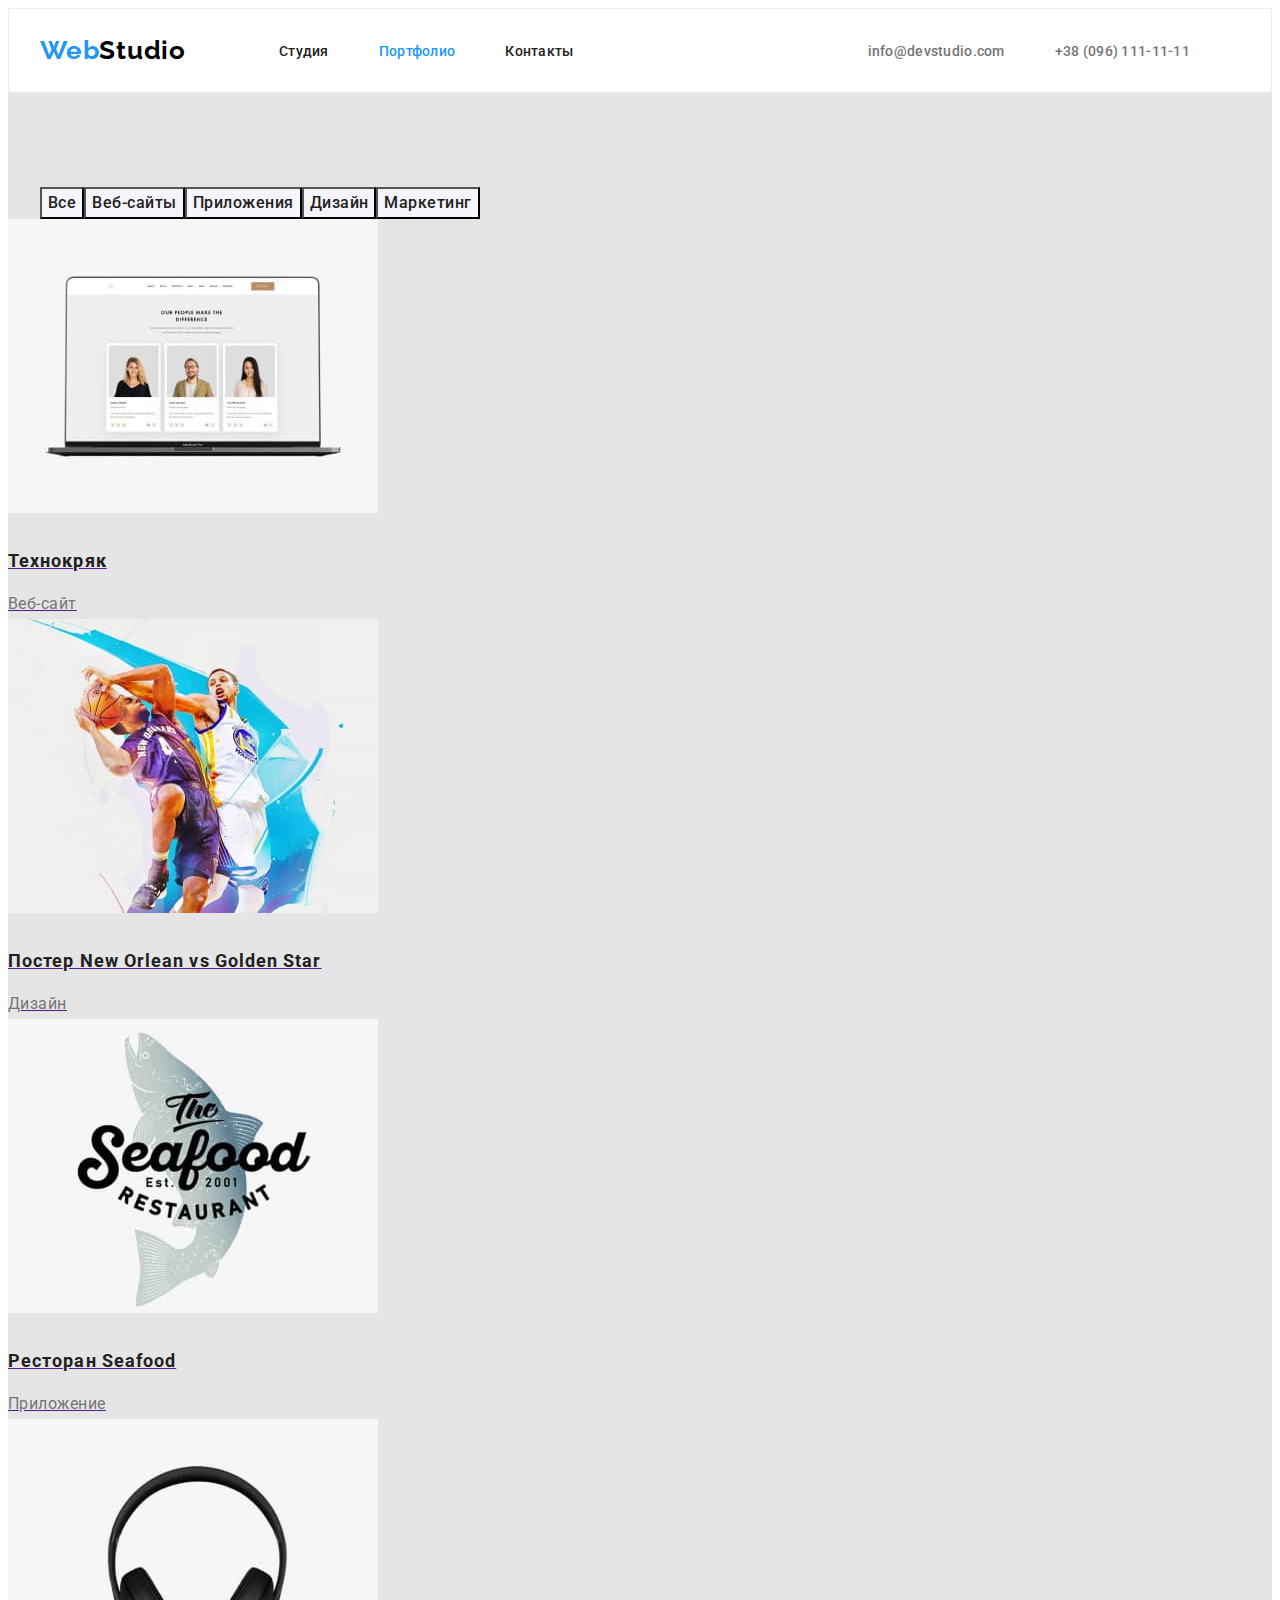
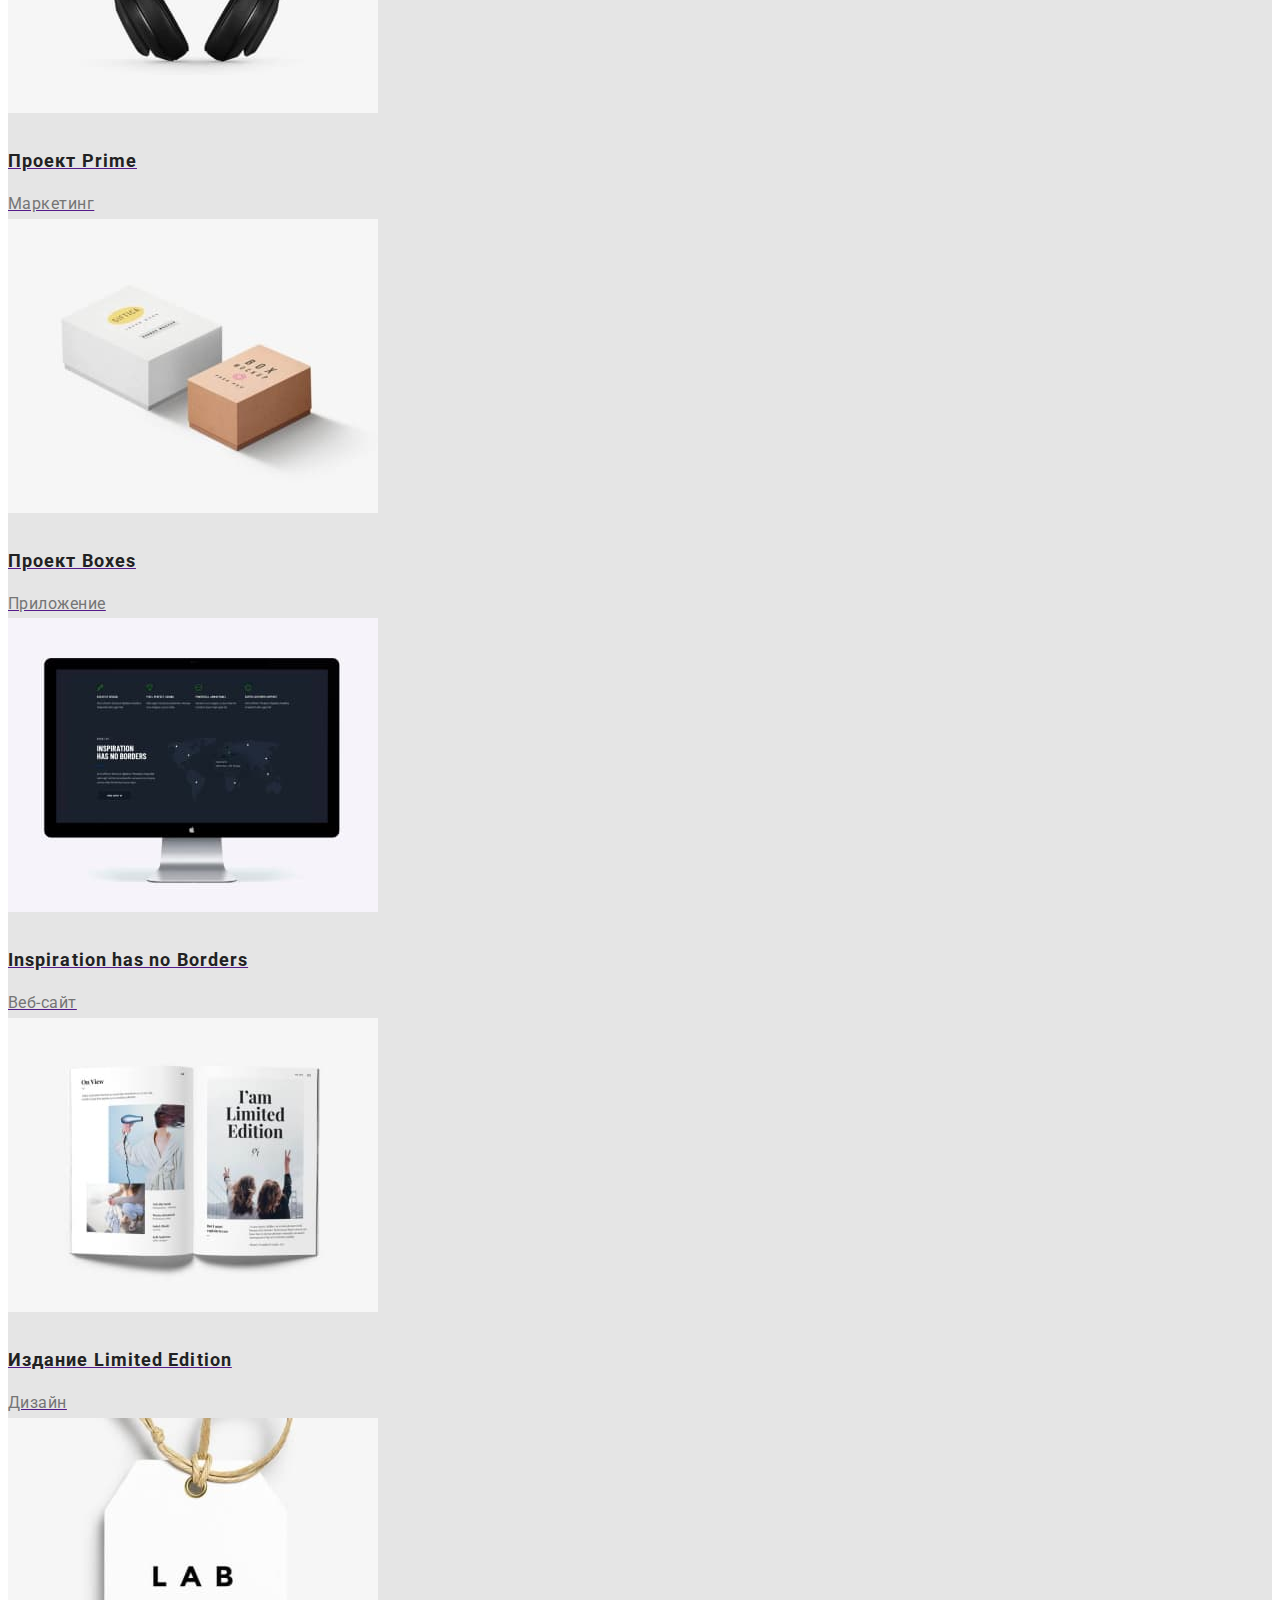
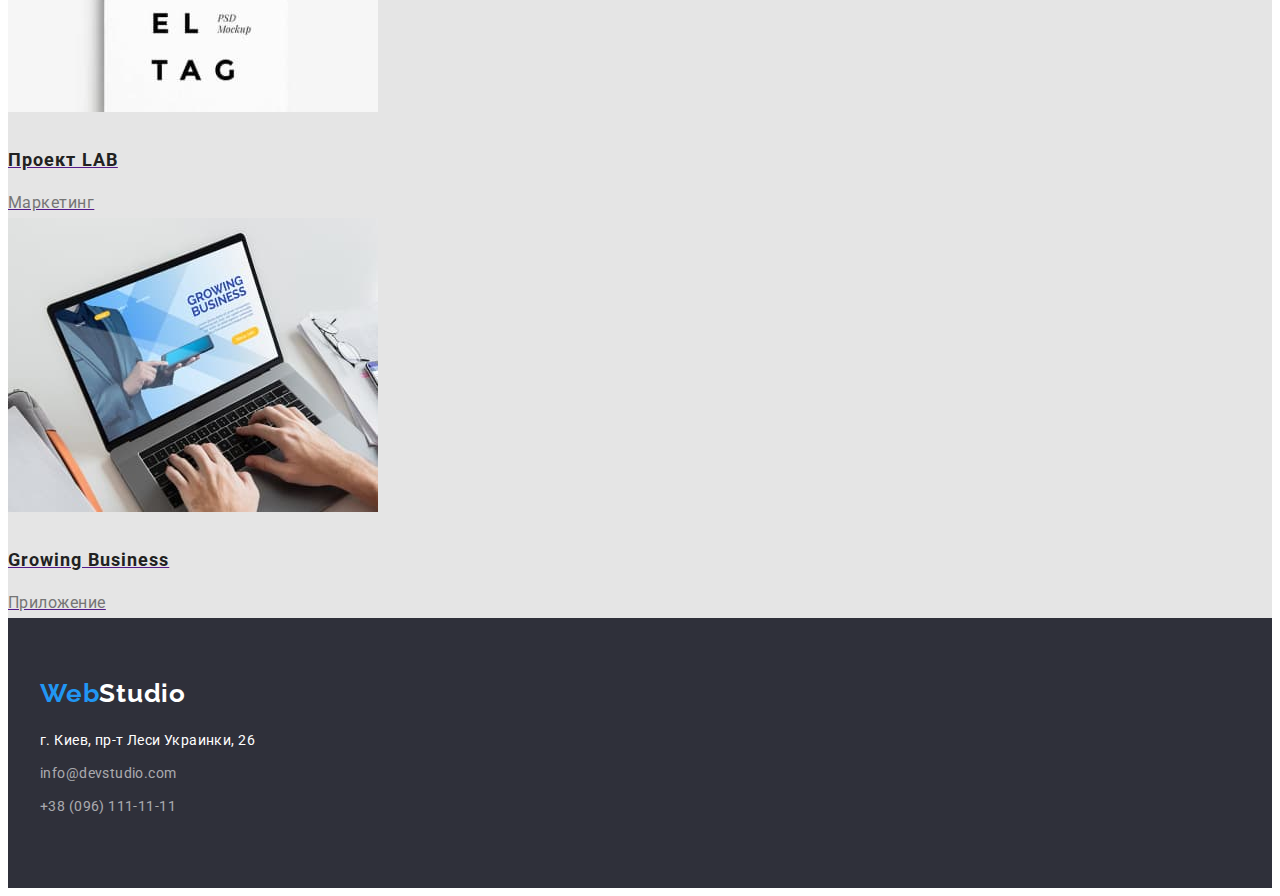
==== commit c724bb61: "коррекция" ====
--- a/portfolio.html
+++ b/portfolio.html
@@ -49,7 +49,8 @@
     <!--Проекты-->
     <main class="main-content-portfolio">
         <!--Меню проектов-->
-        <section class="section">
+        <section class="section-portfolio">
+            <div class="container portfolio-container">
         <h1 class="visually-hidden">Нашы проекты</h1>
         <ul class="menu-list lst">
             <li class="menu-list-item">
@@ -68,6 +69,7 @@
                     <button class="menu-button" type="button">Маркетинг</button>
             </li>
         </ul>
+        </div>
         <!--Фото проектов-->
             <ul class="photo-list lst">
                 <li class="photo-list-item">
--- a/css/styles.css
+++ b/css/styles.css
@@ -247,17 +247,26 @@
 }
 .team-list{
     display: flex;
-}
+    text-align: center;
+}
+.title{
+    margin-top: 30px;
+}
+.team-list-item{
+width: 270px;
+height: 368px;
+}
+
 .team-list-item:not(:last-child){
     margin-right: 30px;
     padding-bottom: 94px;
+    
 }
 .team-list .title{
 font-weight: 500;
 font-size: 16px;
 line-height: 1.18;
 letter-spacing: 0.03em;
-
 color: var(--primary-text-color);
 }
 .team-list .description{
@@ -318,6 +327,15 @@
     color:var(--akcent-color);
 }
 /*=============Portfolio=================*/
+.section-portfolio{
+    background-color: var(--section-color);
+}
+.portfolio-container{
+    padding-top: 94px;
+}
+.menu-list{
+    display: flex;
+}
 .menu-list .menu-button{
 font-family: inherit;
 font-weight: 500;
@@ -325,7 +343,6 @@
 line-height: 1.62;
 text-align: center;
 letter-spacing: 0.03em;
-
 color: var(--primary-text-color);
 background-color: var(--background-color-section);
 }
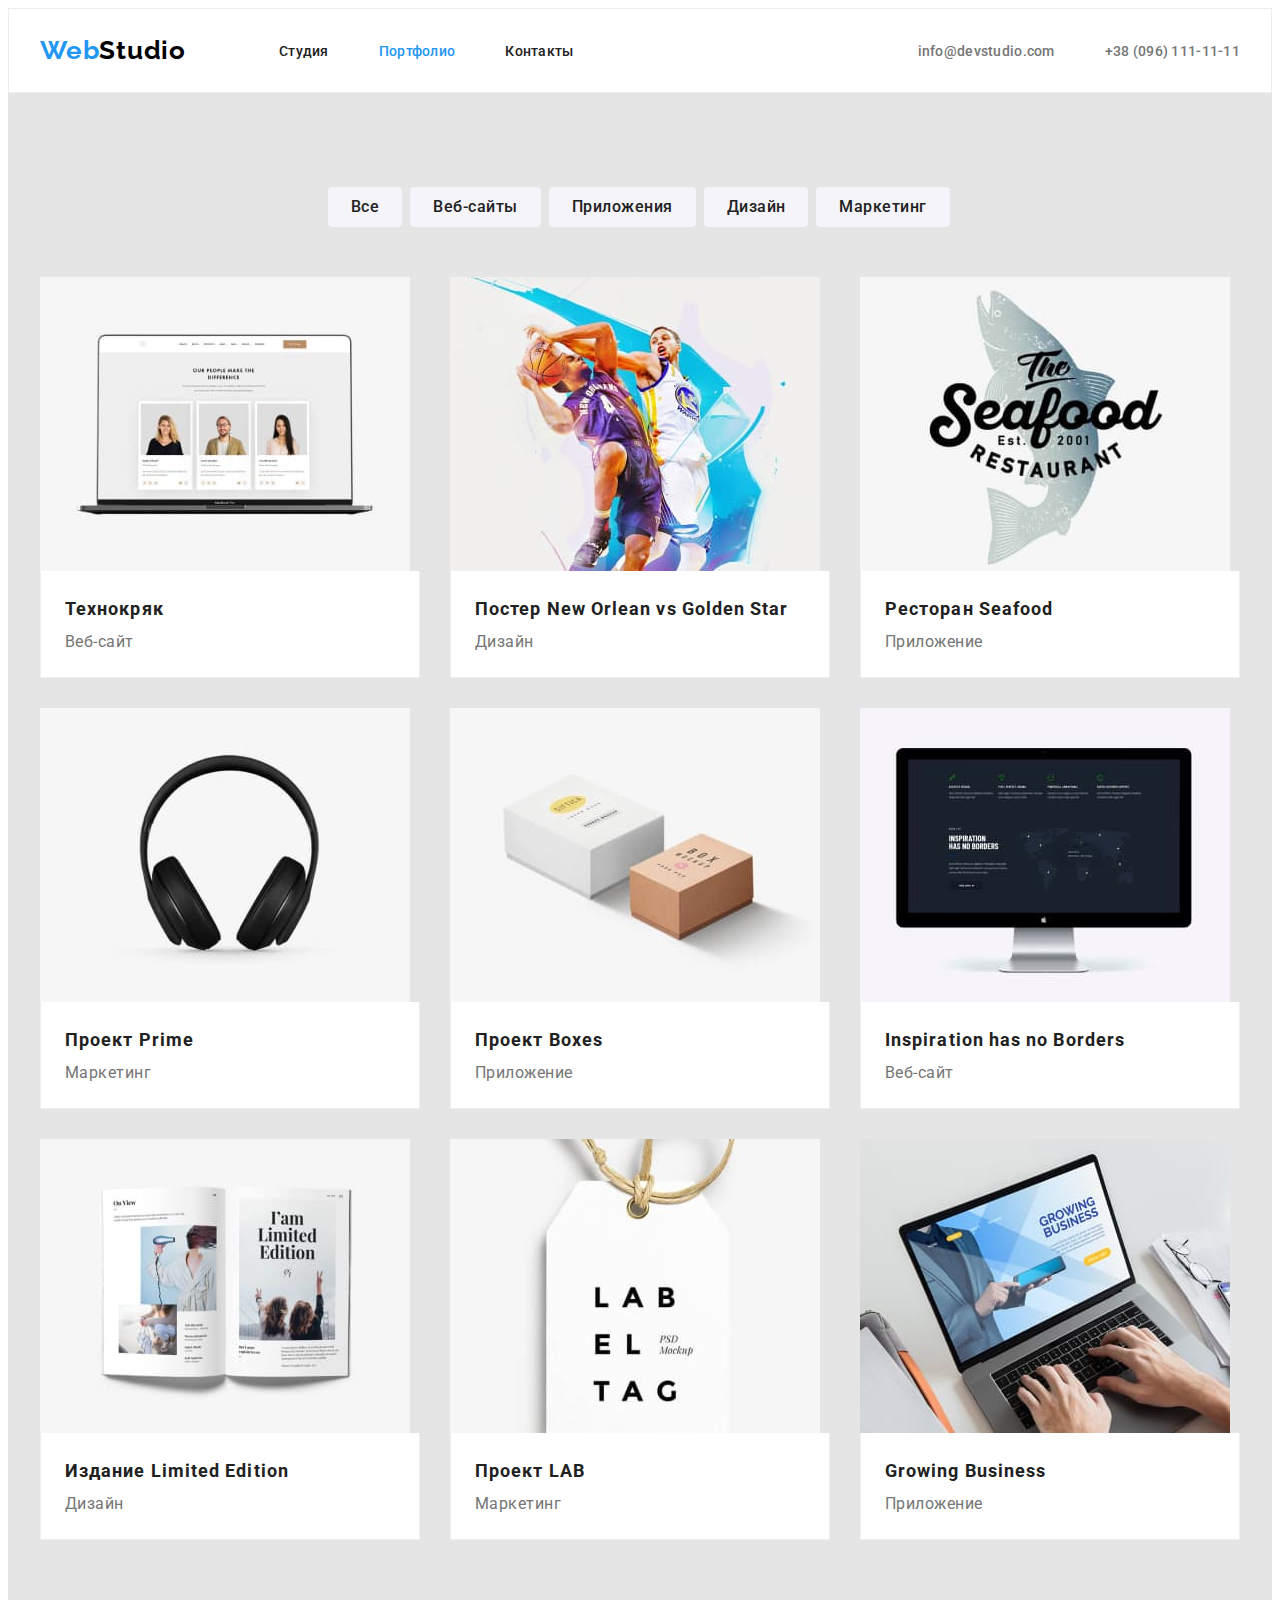
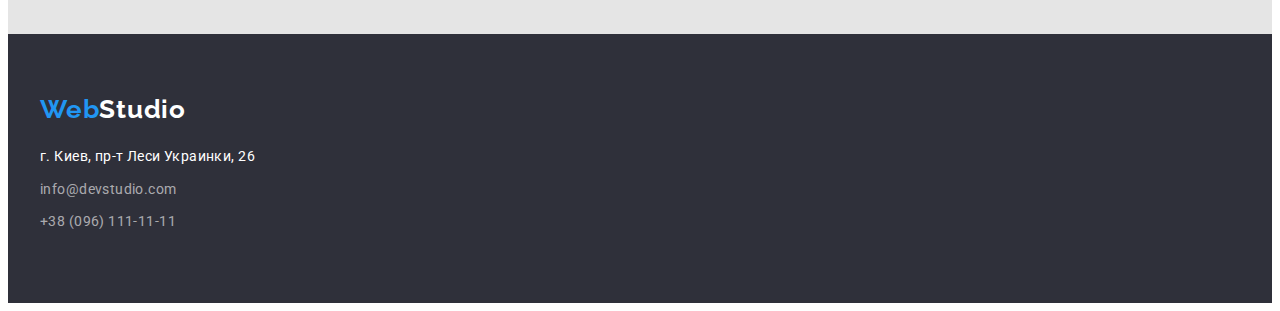
==== commit 51b75348: "закончил разметку" ====
--- a/portfolio.html
+++ b/portfolio.html
@@ -54,88 +54,108 @@
         <h1 class="visually-hidden">Нашы проекты</h1>
         <ul class="menu-list lst">
             <li class="menu-list-item">
-                <button class="menu-button" type="button" >Все</button>
+                <button class="menu-button everything" type="button" >Все</button>
             </li>
             <li class="menu-list-item">
-                    <button class="menu-button" type="button">Веб-сайты</button>
+                    <button class="menu-button web-sites" type="button">Веб-сайты</button>
             </li>
             <li class="menu-list-item">
-                    <button class="menu-button" type="button">Приложения</button>
+                    <button class="menu-button annexes" type="button">Приложения</button>
             </li>
             <li class="menu-list-item">
-                    <button class="menu-button" type="button">Дизайн</button>
+                    <button class="menu-button design" type="button">Дизайн</button>
             </li>
             <li class="menu-list-item">
-                    <button class="menu-button" type="button">Маркетинг</button>
+                    <button class="menu-button marketing" type="button">Маркетинг</button>
             </li>
         </ul>
         </div>
         <!--Фото проектов-->
+        <div class="container photo-container">
             <ul class="photo-list lst">
                 <li class="photo-list-item">
-        <a href="">
+        <a class="img-link" href="">
         <img src="./images/portfolio/1.jpg" alt="изображение ноутбука" width="370" height="294">
-        <h2 class="title">Технокряк</h2>
-        <p class="description">Веб-сайт</p>
+        <div class="card-container">
+        <h2 class="card-title">Технокряк</h2>
+        <p class="card-description">Веб-сайт</p>
+        </div>
         </a>
     </li>
     <li class="photo-list-item">
-        <a href="">
+        <a class="img-link" href="">
         <img src="./images/portfolio/2.jpg" alt="два человека играют в баскетбол" width="370" height="294">
-        <h2 class="title">Постер New Orlean vs Golden Star</h2>
-        <p class="description">Дизайн</p>
+        <div class="card-container">
+        <h2 class="card-title">Постер New Orlean vs Golden Star</h2>
+        <p class="card-description">Дизайн</p>
+        </div>
         </a>
     </li>
     <li class="photo-list-item">
-        <a href="">
+        <a class="img-link" href="">
         <img src="./images/portfolio/3.jpg" alt="изображение рыбы" width="370" height="294">
-        <h2 class="title">Ресторан Seafood</h2>
-        <p class="description">Приложение</p>
+        <div class="card-container">
+        <h2 class="card-title">Ресторан Seafood</h2>
+        <p class="card-description">Приложение</p>
+        </div>
         </a>
     </li>
     <li class="photo-list-item">
-        <a href="">
+        <a class="img-link" href="">
         <img src="./images/portfolio/4.jpg" alt="изображение наушников" width="370" height="294">
-        <h2 class="title">Проект Prime</h2>
-        <p class="description">Маркетинг</p>
+        <div class="card-container">
+        <h2 class="card-title">Проект Prime</h2>
+        <p class="card-description">Маркетинг</p>
+        </div>
         </a>
     </li>
     <li class="photo-list-item">
-        <a href="">
+        <a class="img-link" href="">
         <img src="./images/portfolio/5.jpg" alt="изображение картонных коробок" width="370" height="294">
-        <h2 class="title">Проект Boxes</h2>
-        <p class="description">Приложение</p>
+        <div class="card-container">
+        <h2 class="card-title">Проект Boxes</h2>
+        <p class="card-description">Приложение</p>
+        </div>
         </a>
     </li>
     <li class="photo-list-item">
-        <a href="">
+        <a class="img-link" href="">
         <img src="./images/portfolio/6.jpg" alt="изображение мониора с информацией" width="370" height="294">
-        <h2 class="title">Inspiration has no Borders</h2>
-        <p class="description">Веб-сайт</p>
+        <div class="card-container">
+        <h2 class="card-title">Inspiration has no Borders</h2>
+        <p class="card-description">Веб-сайт</p>
+        </div>
         </a>
     </li>
     <li class="photo-list-item">
-        <a href="">
+        <a class="img-link" href="">
         <img src="./images/portfolio/7.jpg" alt="изображение книги" width="370" height="294">
-        <h2 class="title">Издание Limited Edition</h2>
-        <p class="description">Дизайн</p>
+        <div class="card-container">
+        <h2 class="card-title">Издание Limited Edition</h2>
+        <p class="card-description">Дизайн</p>
+        </div>
         </a>
     </li>
     <li class="photo-list-item">
-        <a href="">
+        <a class="img-link" href="">
         <img src="./images/portfolio/8.jpg" alt="изображение брилка" width="370" height="294">
-        <h2 class="title">Проект LAB</h2>
-        <p class="description">Маркетинг</p>
+        <div class="card-container">
+        <h2 class="card-title">Проект LAB</h2>
+        <p class="card-description">Маркетинг</p>
+        </div>
         </a>
     </li>
     <li class="photo-list-item">
-        <a href="">
+        <a class="img-link" href="">
         <img src="./images/portfolio/9.jpg" alt="изображение человека работающего за ноутбуком" width="370" height="294">
-        <h2 class="title">Growing Business</h2>
-        <p class="description">Приложение</p>
+        <div class="card-container">
+        <h2 class="card-title">Growing Business</h2>
+        <p class="card-description">Приложение</p>
+        </div>
         </a>
     </li>
     </ul>
+    </div>
         </section>
         </main>
     <!--Футер-->
@@ -160,7 +180,6 @@
                     <a class="adres-link link" href="tel:+380961111111">+38 (096) 111-11-11</a>
                 </li>
             </ul>
-    </div>
     </address>
 </footer>
 </body>
--- a/css/styles.css
+++ b/css/styles.css
@@ -83,9 +83,6 @@
     margin-left: auto;
     margin-right: auto;
 }
-.description{
-    margin-top: 10px;
-}
 .header-container{
     display: flex;
 }
@@ -139,7 +136,7 @@
     padding-top: 32px;
     padding-bottom: 32px;
 }
-.contacts-link{
+.contacts-item:not(:last-child){
     margin-right: 50px;
 }
 .contacts-list a{
@@ -194,6 +191,10 @@
 .skills-container{
     padding-top: 94px;
 }
+.description{
+    margin-top: 10px;
+    width: 270px;
+}
 .section-list{
     display: flex;
 }
@@ -248,20 +249,27 @@
 .team-list{
     display: flex;
     text-align: center;
+    margin-left: -30px;
+    margin-top: -30px;
 }
 .title{
     margin-top: 30px;
+    margin-bottom: 10px;
+}
+.description-team{
+    padding-bottom: 30px;
 }
 .team-list-item{
-width: 270px;
-height: 368px;
-}
-
-.team-list-item:not(:last-child){
-    margin-right: 30px;
-    padding-bottom: 94px;
-    
-}
+margin-left: 30px;
+margin-top: 30px;
+background-color: var(--primary-navigation-color);
+margin-bottom: 94px;
+border-radius: 0px 0px 4px 4px;
+box-shadow: 0px 1px 3px rgba(0, 0, 0, 0.12), 0px 1px 1px rgba(0, 0, 0, 0.14), 0px 2px 1px rgba(0, 0, 0, 0.2);
+flex-wrap: wrap;
+
+}
+
 .team-list .title{
 font-weight: 500;
 font-size: 16px;
@@ -269,7 +277,7 @@
 letter-spacing: 0.03em;
 color: var(--primary-text-color);
 }
-.team-list .description{
+.team-list .description-team{
 font-weight: 400;
 font-size: 16px;
 line-height: 1.18;
@@ -327,6 +335,7 @@
     color:var(--akcent-color);
 }
 /*=============Portfolio=================*/
+           /* кнопки*/
 .section-portfolio{
     background-color: var(--section-color);
 }
@@ -335,6 +344,31 @@
 }
 .menu-list{
     display: flex;
+    padding-bottom: 50px;
+    margin-left: 280px;
+}
+.menu-list-item{
+    margin-left: 8px;
+}
+.everything{
+padding:6px 22px 6px 22px;
+border-radius: 4px;
+}
+.web-sites{
+padding:6px 22px 6px 22px;
+border-radius: 4px;
+}
+.annexes{
+padding:6px 22px 6px 22px;
+border-radius: 4px;
+}
+.design{
+padding:6px 22px 6px 22px;
+border-radius: 4px;
+}
+.marketing{
+padding:6px 22px 6px 22px;
+border-radius: 4px;
 }
 .menu-list .menu-button{
 font-family: inherit;
@@ -350,30 +384,66 @@
 .menu-button:focus{
     color: var(--primary-navigation-color);
     background-color: var(--akcent-color);
+    box-shadow: 0px 3px 1px rgba(0, 0, 0, 0.1), 0px 1px 2px rgba(0, 0, 0, 0.08), 0px 2px 2px rgba(0, 0, 0, 0.12);
+    border: 1px solid var(--akcent-color);
 }
 .menu-button{
     cursor: pointer;
-}
-.photo-list .title{
+    border: 1px solid var(--background-color-section);
+}
+               /* картинки*/
+.photo-container{
+    padding-bottom: 94px;
+}
+.photo-list{
+    display: flex;
+    flex-wrap: wrap;
+}
+.photo-list-item{
+    width: calc((100% - 60px) / 3);
+    margin-right: 30px;
+    margin-bottom: 30px;
+}
+.photo-list-item:nth-child(3n){
+    margin-right: 0%;
+}
+.photo-list-item:nth-last-child(-n + 3){
+    margin-bottom: 0%;
+}
+.card-container{
+background-color: var(--primary-navigation-color);
+box-sizing: border-box;
+border: 1px solid #EEEEEE;
+border-top: none;
+}
+.img-link{
+    text-decoration: none;
+}
+
+.photo-list .card-title{
 font-weight: 700;
 font-size: 18px;
 line-height: 2;
 letter-spacing: 0.06em;
 color: var(--primary-text-color);
-}
-.photo-list .description{
+padding-top: 20px;
+padding-left: 24px;
+}
+.photo-list .card-description{
 font-weight: 400;
 font-size: 16px;
 line-height: 1.87;
 letter-spacing: 0.03em;
 color: var(--primary-description-color);
-}
-
-
-
-
-
-
-
-
-
+padding-bottom: 20px;
+padding-left: 24px;
+}
+
+
+
+
+
+
+
+
+
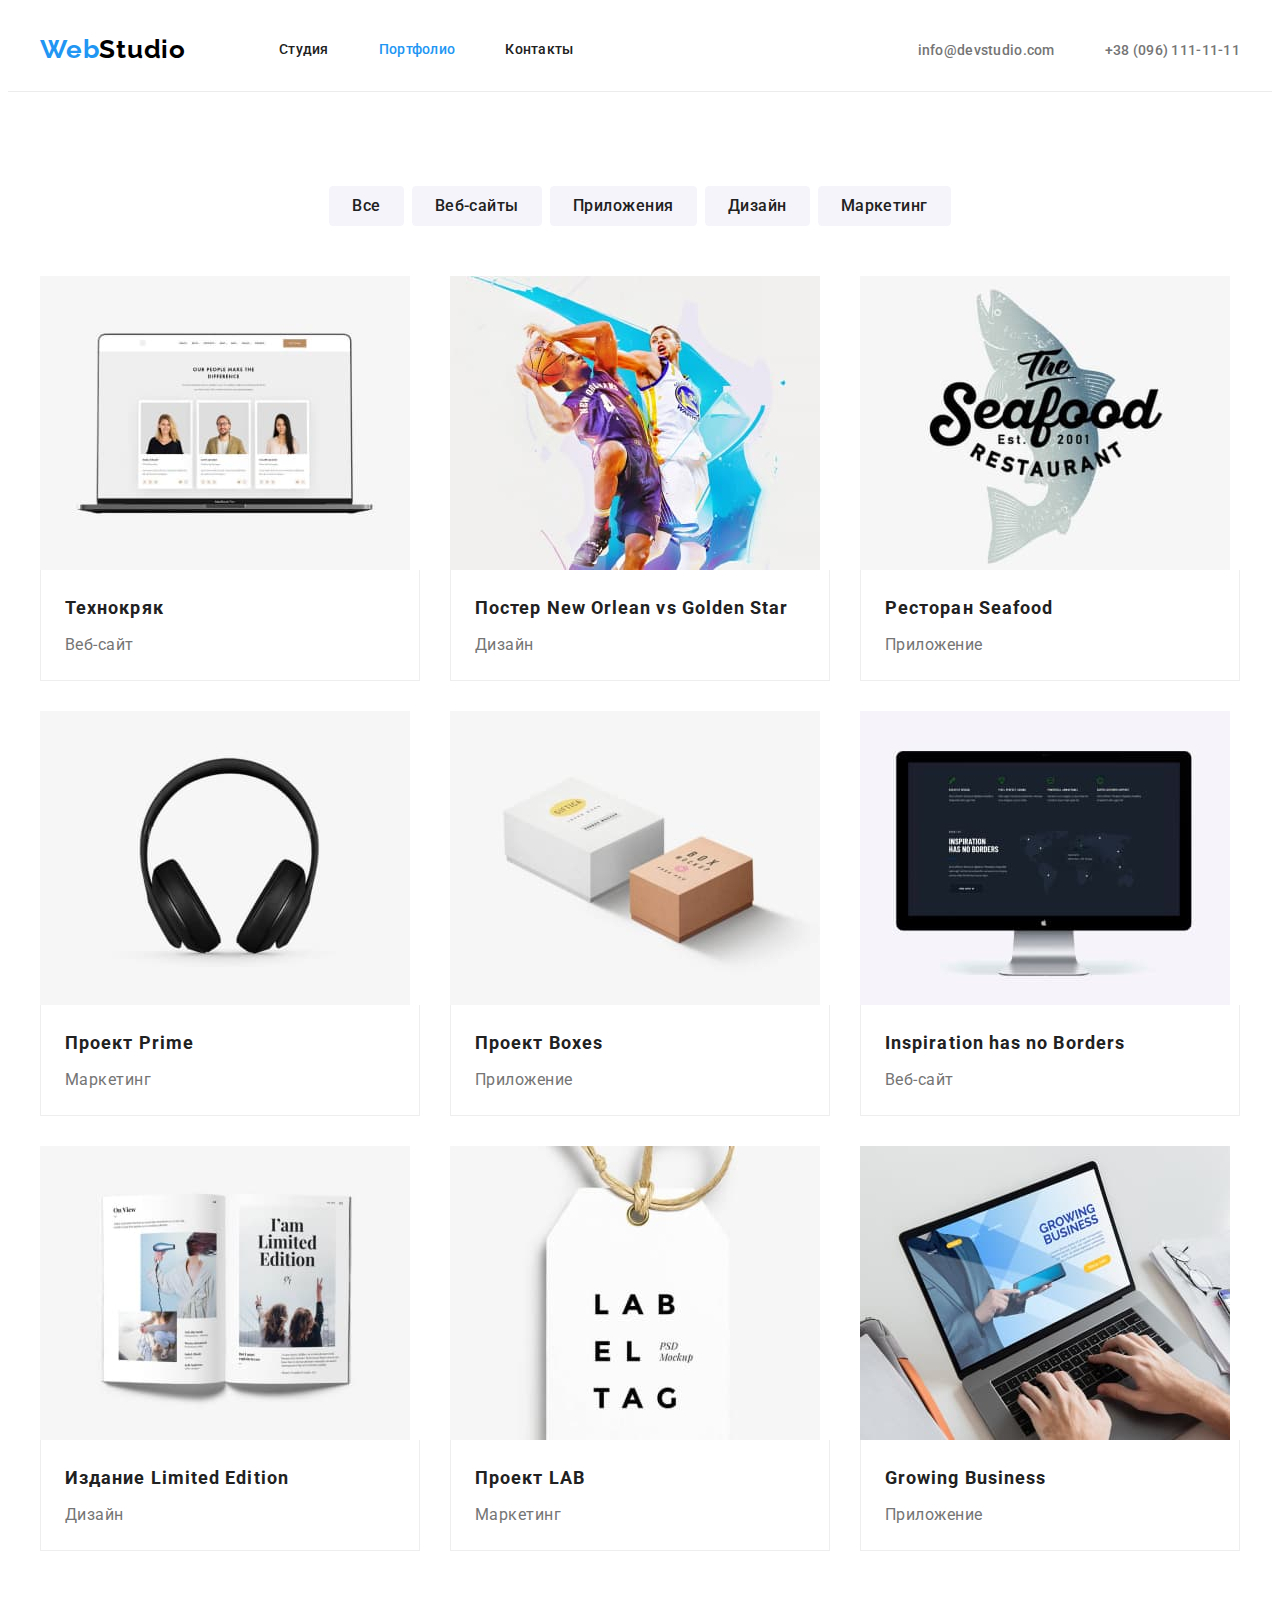
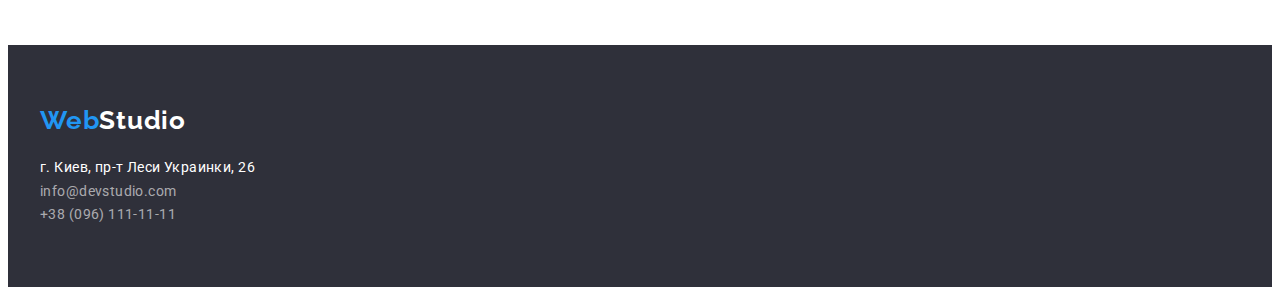
==== commit 81ac6794: "внес правки по портфолио" ====
--- a/portfolio.html
+++ b/portfolio.html
@@ -69,9 +69,7 @@
                     <button class="menu-button marketing" type="button">Маркетинг</button>
             </li>
         </ul>
-        </div>
         <!--Фото проектов-->
-        <div class="container photo-container">
             <ul class="photo-list lst">
                 <li class="photo-list-item">
         <a class="img-link" href="">
@@ -155,7 +153,7 @@
         </a>
     </li>
     </ul>
-    </div>
+        </div>
         </section>
         </main>
     <!--Футер-->
--- a/css/styles.css
+++ b/css/styles.css
@@ -17,7 +17,6 @@
     --primary-text-color:#212121;
     --primary-description-color:#757575;
      --akcent-color:#2196F3;
-    --section-color:#E5E5E5;
     --primary-navigation-color:#FFFFFF;
     --background-color-section:#F5F4FA;
      --hero-background-color:#2F303A;
@@ -74,7 +73,7 @@
 
 .page-header{
     background-color: var(--primary-navigation-color);
-    border: 1px solid var(--border-color);
+    border-bottom: 1px solid var(--border-color);
 }
 .container{
     width: 1200px;
@@ -90,16 +89,14 @@
     display: flex;
     align-items: center;
 }
-.logo-text{
-font-family: var(--secondery-font);
-font-weight: 700;
-font-size: 26px;
-line-height: 1.19;
-letter-spacing: 0.03em;
-padding-top: 24px;
-padding-bottom: 25px;
-}
 .logo-link{
+    font-family: var(--secondery-font);
+    font-weight: 700;
+    font-size: 26px;
+    line-height: 1.19;
+    letter-spacing: 0.03em;
+    padding-top: 24px;
+    padding-bottom: 25px;
     color: var(--akcent-color);
     margin-right: 93px;
 }
@@ -108,18 +105,20 @@
 }
 .site-nav-list{
     display: flex;
-    padding-top: 32px;
-    padding-bottom: 32px;
+
 }
 .site-nav-item:not(:last-child){
     margin-right: 50px;
 }
-.site-nav-list .nav-link{
+.nav-link{
+    display: block;
 font-weight: 500;
 font-size: 14px;
 line-height: 1.14;
 letter-spacing: 0.02em;
 color: var(--primary-text-color);
+padding-top: 32px;
+padding-bottom: 32px;
 }
 .site-nav-list .nav-link.current{
      color: var(--akcent-color);
@@ -154,12 +153,12 @@
 
 /*Секция заказа услуги*/
 .hero-container{
-   padding-top: 200px;
-   padding-bottom: 280px;
    text-align: center;
 }
 .hero{
     background-color: var(--hero-background-color);
+    padding-top: 200px;
+    padding-bottom: 200px;
 }
 .hero-title{
 font-weight: 900;
@@ -167,7 +166,7 @@
 line-height: 1.36;
 letter-spacing: 0.06em;
 text-transform: uppercase;
-padding-bottom: 30px;
+margin-bottom: 30px;
 
 color: var(--primary-navigation-color);
 }
@@ -188,12 +187,9 @@
 background-color: var(--akcent-color);
 }
 /*Секция навыков*/
-.skills-container{
+.section{
     padding-top: 94px;
-}
-.description{
-    margin-top: 10px;
-    width: 270px;
+    padding-bottom: 94px;
 }
 .section-list{
     display: flex;
@@ -201,13 +197,18 @@
 .section-item:not(:last-child){
     margin-right: 30px;
 }
+.section-item{
+width: 270px;
+
+}
 .section-list .title{
 font-weight: 700;
 font-size: 14px;
 line-height: 1.14;
 letter-spacing: 0.03em;
 text-transform: uppercase;
-
+margin-top: 0%;
+margin-bottom: 10px;
 color: var(--primary-text-color);
 }
 .section-list .description{
@@ -215,19 +216,17 @@
 font-size: 14px;
 line-height: 1.71;
 letter-spacing: 0.03em;
-
 color: var(--primary-description-color);
 }
 /*Секция услуг*/
-.services-container{
-    padding-top: 94px;
+.section-services{
+    padding-bottom: 90px;
 }
 .services-list{
     display: flex;
 }
 .services-list-item:not(:last-child){
     margin-right: 30px;
-    padding-bottom: 94px;
 }
 .section-title{
 font-weight: 700;
@@ -240,10 +239,9 @@
 
 }
 /*Секция команда*/
-.team-container{
+.section-team{
     padding-top: 94px;
-}
-.section-team{
+    padding-bottom: 94px;
     background-color: var(--background-color-section);
 }
 .team-list{
@@ -252,18 +250,15 @@
     margin-left: -30px;
     margin-top: -30px;
 }
-.title{
-    margin-top: 30px;
-    margin-bottom: 10px;
-}
-.description-team{
+.text-container{
+    padding-top: 30px;
     padding-bottom: 30px;
 }
 .team-list-item{
+    width: 270px;
 margin-left: 30px;
 margin-top: 30px;
 background-color: var(--primary-navigation-color);
-margin-bottom: 94px;
 border-radius: 0px 0px 4px 4px;
 box-shadow: 0px 1px 3px rgba(0, 0, 0, 0.12), 0px 1px 1px rgba(0, 0, 0, 0.14), 0px 2px 1px rgba(0, 0, 0, 0.2);
 flex-wrap: wrap;
@@ -276,13 +271,13 @@
 line-height: 1.18;
 letter-spacing: 0.03em;
 color: var(--primary-text-color);
+margin-bottom: 10px;
 }
 .team-list .description-team{
 font-weight: 400;
 font-size: 16px;
 line-height: 1.18;
 letter-spacing: 0.03em;
-
 color: var(--primary-description-color);
 }
 /*Футер*/
@@ -315,9 +310,6 @@
 letter-spacing: 0.03em;
 color: var(--primary-navigation-color);
 }
-.adres-list-item{
-    margin-bottom: 9px;
-}
 .link-adres:hover,
 .link-adres:focus{
     color:var(--akcent-color);
@@ -337,18 +329,16 @@
 /*=============Portfolio=================*/
            /* кнопки*/
 .section-portfolio{
-    background-color: var(--section-color);
-}
-.portfolio-container{
     padding-top: 94px;
+    padding-bottom: 94px;
 }
 .menu-list{
     display: flex;
-    padding-bottom: 50px;
-    margin-left: 280px;
-}
-.menu-list-item{
-    margin-left: 8px;
+    margin-bottom: 50px;
+    justify-content: center;
+}
+.menu-list-item:not(:last-child){
+        margin-right: 8px;
 }
 .everything{
 padding:6px 22px 6px 22px;
@@ -392,9 +382,6 @@
     border: 1px solid var(--background-color-section);
 }
                /* картинки*/
-.photo-container{
-    padding-bottom: 94px;
-}
 .photo-list{
     display: flex;
     flex-wrap: wrap;
@@ -415,6 +402,7 @@
 box-sizing: border-box;
 border: 1px solid #EEEEEE;
 border-top: none;
+padding: 20px 24px;
 }
 .img-link{
     text-decoration: none;
@@ -426,8 +414,7 @@
 line-height: 2;
 letter-spacing: 0.06em;
 color: var(--primary-text-color);
-padding-top: 20px;
-padding-left: 24px;
+margin-bottom: 4px;
 }
 .photo-list .card-description{
 font-weight: 400;
@@ -435,15 +422,13 @@
 line-height: 1.87;
 letter-spacing: 0.03em;
 color: var(--primary-description-color);
-padding-bottom: 20px;
-padding-left: 24px;
-}
-
-
-
-
-
-
-
-
-
+}
+
+
+
+
+
+
+
+
+
